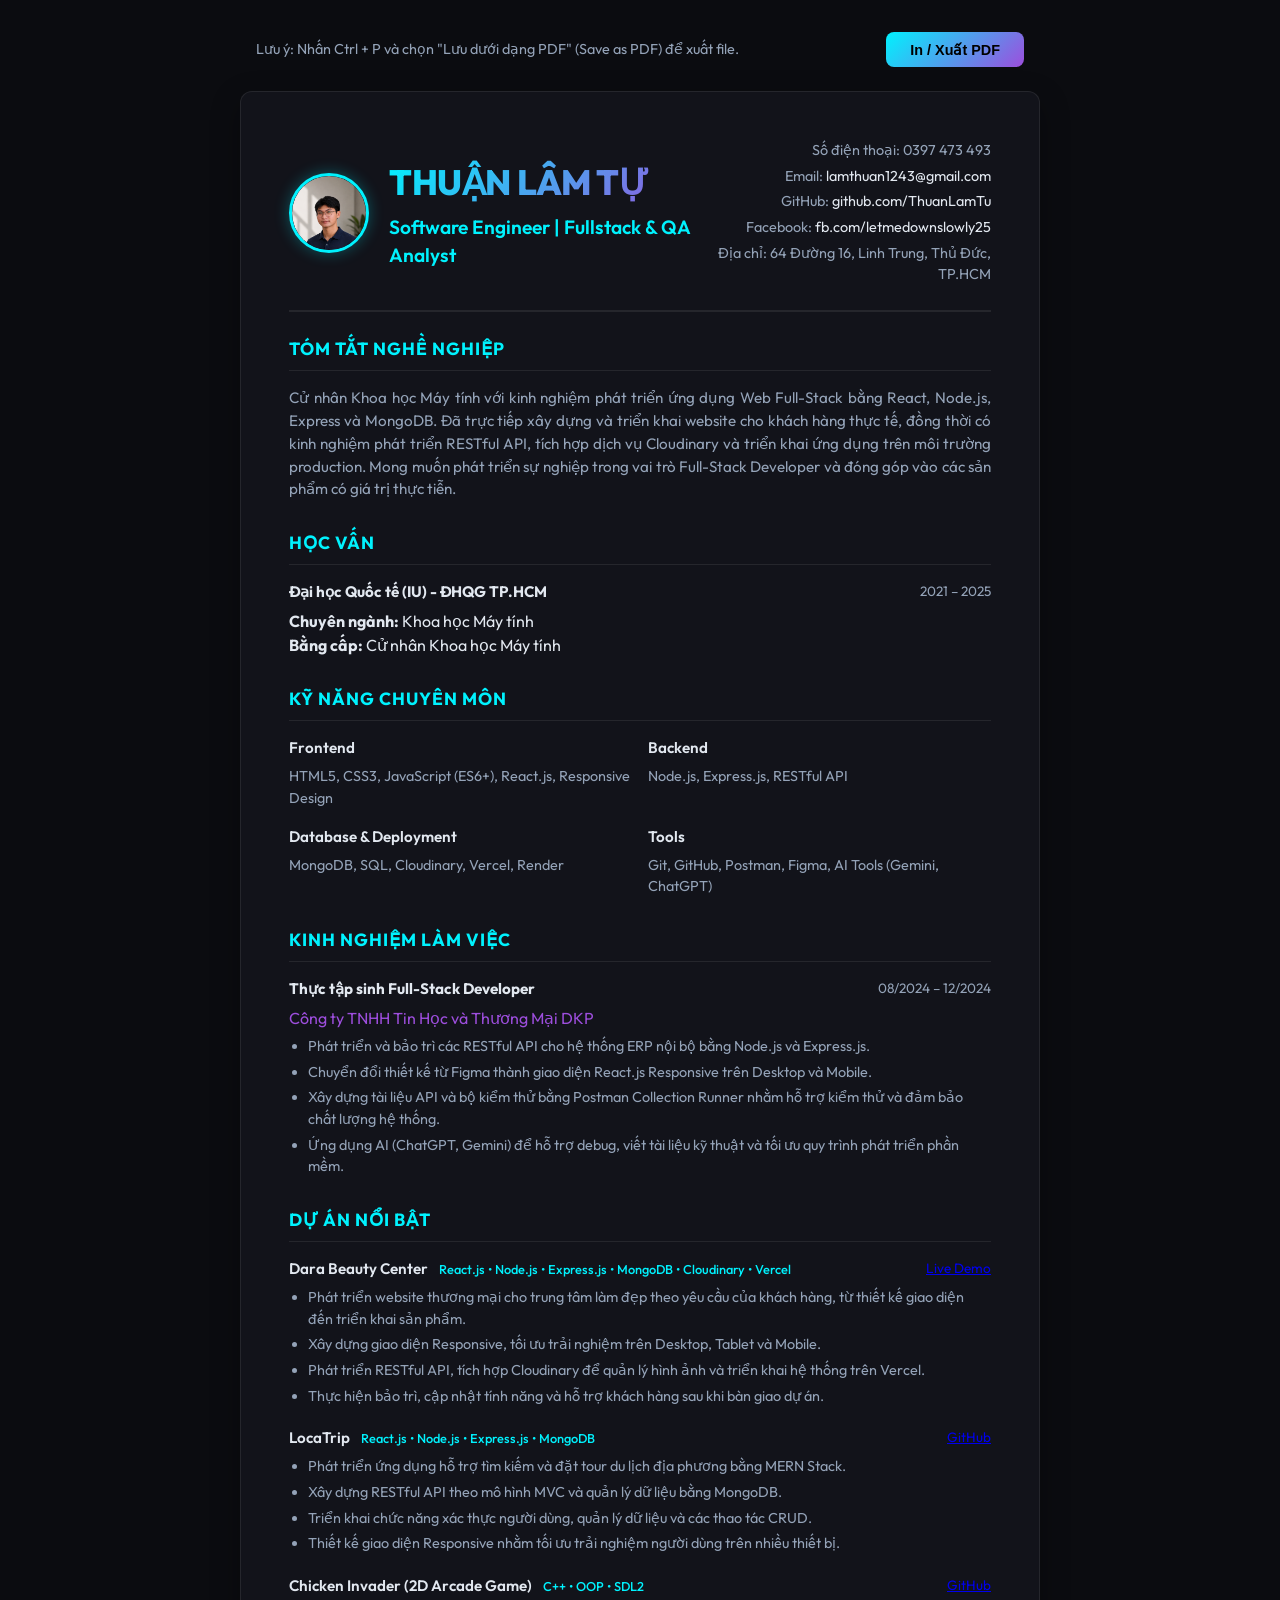
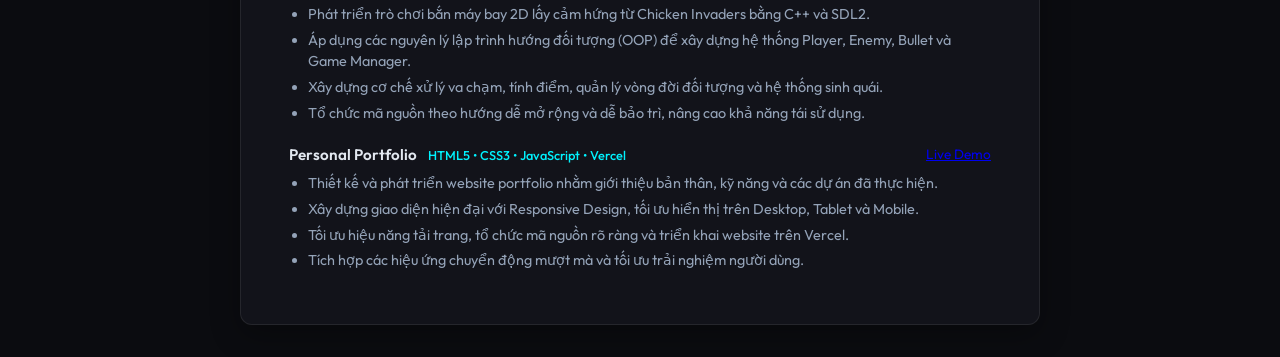
==== cv.html @ f688edd3 "update some information about me in cv" ====
<!doctype html>
<html lang="vi">
  <head>
    <meta charset="UTF-8" />
    <meta name="viewport" content="width=device-width, initial-scale=1.0" />
    <title>CV Thuận Lâm Tự - Fullstack Developer & QA Analyst</title>
    <!-- Google Fonts -->
    <link rel="preconnect" href="https://fonts.googleapis.com" />
    <link rel="preconnect" href="https://fonts.gstatic.com" crossorigin />
    <link
      href="https://fonts.googleapis.com/css2?family=Outfit:wght@300;400;500;600;700;800&display=swap"
      rel="stylesheet"
    />
    <style>
      /* ==========================================
           WEB DISPLAY STYLES (DARK MODE)
           ========================================== */
      :root {
        --bg-color: #0b0c10;
        --container-bg: #12131a;
        --border-color: rgba(255, 255, 255, 0.08);
        --text-color: #e2e8f0;
        --text-muted: #94a3b8;
        --accent-color: #00f2fe;
        --accent-purple: #9d4edd;
      }

      * {
        margin: 0;
        padding: 0;
        box-sizing: border-box;
      }

      body {
        background-color: var(--bg-color);
        color: var(--text-color);
        font-family: "Outfit", sans-serif;
        line-height: 1.5;
        padding: 2rem 0;
      }

      .print-btn-container {
        max-width: 800px;
        margin: 0 auto 1.5rem auto;
        display: flex;
        justify-content: space-between;
        align-items: center;
        padding: 0 1rem;
      }

      .print-instruction {
        color: var(--text-muted);
        font-size: 0.9rem;
      }

      .btn-print {
        background: linear-gradient(
          135deg,
          var(--accent-color) 0%,
          var(--accent-purple) 100%
        );
        color: #000;
        border: none;
        padding: 0.6rem 1.5rem;
        font-size: 0.9rem;
        font-weight: 600;
        border-radius: 8px;
        cursor: pointer;
        transition: all 0.3s ease;
      }
      .btn-print:hover {
        transform: translateY(-2px);
        box-shadow: 0 4px 15px rgba(0, 242, 254, 0.4);
      }

      /* CV Sheet Layout */
      .cv-sheet {
        background-color: var(--container-bg);
        border: 1px solid var(--border-color);
        border-radius: 12px;
        max-width: 800px;
        margin: 0 auto;
        padding: 3rem;
        box-shadow: 0 10px 30px rgba(0, 0, 0, 0.3);
      }

      /* CV Grid */
      .cv-header {
        border-bottom: 2px solid var(--border-color);
        padding-bottom: 1.5rem;
        margin-bottom: 1.5rem;
        display: flex;
        justify-content: space-between;
        align-items: center;
      }

      .header-left {
        display: flex;
        align-items: center;
        gap: 1.25rem;
      }

      .cv-avatar {
        width: 80px;
        height: 80px;
        border-radius: 50%;
        overflow: hidden;
        border: 3px solid var(--accent-color);
        flex-shrink: 0;
        box-shadow: 0 0 15px rgba(0, 242, 254, 0.3);
      }

      .header-title h1 {
        font-size: 2.2rem;
        font-weight: 800;
        letter-spacing: -0.5px;
        margin-bottom: 0.25rem;
        background: linear-gradient(
          135deg,
          var(--accent-color) 0%,
          var(--accent-purple) 100%
        );
        -webkit-background-clip: text;
        -webkit-text-fill-color: transparent;
      }

      .header-title h2 {
        font-size: 1.2rem;
        font-weight: 600;
        color: var(--accent-color);
      }

      .contact-info {
        text-align: right;
        font-size: 0.9rem;
        color: var(--text-muted);
        display: flex;
        flex-direction: column;
        gap: 4px;
      }
      .contact-info a {
        color: var(--text-color);
        text-decoration: none;
      }
      .contact-info a:hover {
        color: var(--accent-color);
      }

      .cv-section {
        margin-bottom: 1.8rem;
      }
      .cv-section:last-child {
        margin-bottom: 0;
      }

      .section-title {
        font-size: 1.1rem;
        font-weight: 700;
        color: var(--accent-color);
        text-transform: uppercase;
        letter-spacing: 1px;
        border-bottom: 1px solid var(--border-color);
        padding-bottom: 0.5rem;
        margin-bottom: 1rem;
      }

      .summary-text {
        font-size: 0.95rem;
        color: var(--text-muted);
        text-align: justify;
      }

      /* Skills Layout */
      .skills-grid {
        display: grid;
        grid-template-columns: repeat(2, 1fr);
        gap: 1rem;
      }
      .skill-group h4 {
        font-size: 0.95rem;
        font-weight: 600;
        color: var(--text-color);
        margin-bottom: 0.4rem;
      }
      .skill-group p {
        font-size: 0.9rem;
        color: var(--text-muted);
      }

      /* Experience & Education Layout */
      .timeline-entry {
        margin-bottom: 1.25rem;
      }
      .timeline-entry:last-child {
        margin-bottom: 0;
      }

      .entry-header {
        display: flex;
        justify-content: space-between;
        font-weight: 600;
        font-size: 0.95rem;
        margin-bottom: 0.3rem;
      }
      .entry-company {
        color: var(--accent-purple);
      }
      .entry-date {
        color: var(--text-muted);
        font-size: 0.85rem;
        font-weight: 400;
      }
      .entry-details {
        font-size: 0.9rem;
        color: var(--text-muted);
        margin-top: 0.4rem;
        padding-left: 1.2rem;
      }
      .entry-details li {
        margin-bottom: 0.25rem;
      }

      /* Project Entry */
      .project-entry {
        margin-bottom: 1.25rem;
      }
      .project-entry:last-child {
        margin-bottom: 0;
      }
      .project-name {
        font-weight: 700;
        font-size: 1rem;
      }
      .project-tech {
        font-size: 0.8rem;
        color: var(--accent-color);
        font-weight: 500;
        margin-left: 8px;
      }

      /* ==========================================
           PRINT STYLES (A4 BLACK & WHITE)
           ========================================== */
      @media print {
        body {
          background-color: #fff;
          color: #000;
          padding: 0;
          font-size: 11pt;
        }

        .print-btn-container {
          display: none;
        }

        .cv-sheet {
          border: none;
          box-shadow: none;
          padding: 0;
          max-width: 100%;
          background-color: #fff;
        }

        .header-title h1 {
          background: none;
          -webkit-background-clip: initial;
          -webkit-text-fill-color: initial;
          color: #000;
          font-size: 24pt;
        }

        .header-title h2 {
          color: #333;
          font-size: 13pt;
        }

        .contact-info {
          color: #444;
        }
        .contact-info a {
          color: #000;
        }

        .section-title {
          color: #000;
          border-bottom: 1.5pt solid #000;
          font-size: 12pt;
          margin-bottom: 8pt;
        }

        .summary-text {
          color: #222;
          font-size: 10pt;
        }

        .skill-group h4 {
          color: #000;
          font-size: 10.5pt;
        }
        .skill-group p {
          color: #333;
          font-size: 9.5pt;
        }

        .entry-company {
          color: #000;
          font-weight: 700;
        }
        .entry-date {
          color: #444;
        }
        .entry-details {
          color: #222;
          font-size: 9.5pt;
        }

        .project-tech {
          color: #444;
          font-weight: 600;
        }

        .cv-header {
          border-bottom: 1.5pt solid #000;
        }

        a {
          text-decoration: none;
          color: #000;
        }
      }
    </style>
  </head>
  <body>
    <!-- Instruction and Print Trigger Action -->
    <div class="print-btn-container">
      <span class="print-instruction"
        >Lưu ý: Nhấn Ctrl + P và chọn "Lưu dưới dạng PDF" (Save as PDF) để xuất
        file.</span
      >
      <button class="btn-print" onclick="window.print()">In / Xuất PDF</button>
    </div>

    <!-- CV Sheet Container -->
    <div class="cv-sheet">
      <!-- Header -->
      <header class="cv-header">
        <div class="header-left">
          <div class="cv-avatar">
            <img
              src="avatar.png"
              alt="Thuận Lâm Tự"
              style="
                width: 100%;
                height: 100%;
                object-fit: cover;
                object-position: center top;
                border-radius: 50%;
              "
            />
          </div>
          <div class="header-title">
            <h1>THUẬN LÂM TỰ</h1>
            <h2>Software Engineer | Fullstack &amp; QA Analyst</h2>
          </div>
        </div>
        <div class="contact-info">
          <span>Số điện thoại: 0397 473 493</span>
          <span
            >Email:
            <a href="mailto:lamthuan1243@gmail.com"
              >lamthuan1243@gmail.com</a
            ></span
          >
          <span
            >GitHub:
            <a href="https://github.com/ThuanLamTu" target="_blank"
              >github.com/ThuanLamTu</a
            ></span
          >
          <span
            >Facebook:
            <a href="http://facebook.com/letmedownslowly25/" target="_blank"
              >fb.com/letmedownslowly25</a
            ></span
          >
          <span>Địa chỉ: 64 Đường 16, Linh Trung, Thủ Đức, TP.HCM</span>
        </div>
      </header>

      <!-- Summary -->
      <section class="cv-section">
        <h3 class="section-title">Tóm tắt nghề nghiệp</h3>
        <p class="summary-text">
         Cử nhân Khoa học Máy tính với kinh nghiệm phát triển ứng dụng Web Full-Stack bằng React, Node.js, Express và MongoDB. Đã trực tiếp xây dựng và triển khai website cho khách hàng thực tế, đồng thời có kinh nghiệm phát triển RESTful API, tích hợp dịch vụ Cloudinary và triển khai ứng dụng trên môi trường production. Mong muốn phát triển sự nghiệp trong vai trò Full-Stack Developer và đóng góp vào các sản phẩm có giá trị thực tiễn.
        </p>
      </section>

      <!-- Education -->
      <section class="cv-section">
        <h3 class="section-title">Học vấn</h3>

        <div class="timeline-entry">
          <div class="entry-header">
            <span><strong>Đại học Quốc tế (IU) - ĐHQG TP.HCM</strong></span>
            <span class="entry-date">2021 – 2025</span>
          </div>

          <div><strong>Chuyên ngành:</strong> Khoa học Máy tính</div>

          <div><strong>Bằng cấp:</strong> Cử nhân Khoa học Máy tính</div>
        </div>
      </section>

      <!-- Skills -->
      <section class="cv-section">
        <h3 class="section-title">Kỹ năng chuyên môn</h3>

        <div class="skills-grid">
          <div class="skill-group">
            <h4>Frontend</h4>
            <p>HTML5, CSS3, JavaScript (ES6+), React.js, Responsive Design</p>
          </div>

          <div class="skill-group">
            <h4>Backend</h4>
            <p>Node.js, Express.js, RESTful API</p>
          </div>

          <div class="skill-group">
            <h4>Database & Deployment</h4>
            <p>MongoDB, SQL, Cloudinary, Vercel, Render</p>
          </div>

          <div class="skill-group">
            <h4>Tools</h4>
            <p>Git, GitHub, Postman, Figma, AI Tools (Gemini, ChatGPT)</p>
          </div>
        </div>
      </section>

      <!-- Experience -->
      <section class="cv-section">
        <h3 class="section-title">Kinh nghiệm làm việc</h3>

        <div class="timeline-entry">
          <div class="entry-header">
            <span><strong>Thực tập sinh Full-Stack Developer</strong></span>
            <span class="entry-date">08/2024 – 12/2024</span>
          </div>

          <div class="entry-company">
            Công ty TNHH Tin Học và Thương Mại DKP
          </div>

          <ul class="entry-details">
            <li>
              Phát triển và bảo trì các RESTful API cho hệ thống ERP nội bộ bằng
              Node.js và Express.js.
            </li>

            <li>
              Chuyển đổi thiết kế từ Figma thành giao diện React.js Responsive
              trên Desktop và Mobile.
            </li>

            <li>
              Xây dựng tài liệu API và bộ kiểm thử bằng Postman Collection
              Runner nhằm hỗ trợ kiểm thử và đảm bảo chất lượng hệ thống.
            </li>

            <li>
              Ứng dụng AI (ChatGPT, Gemini) để hỗ trợ debug, viết tài liệu kỹ
              thuật và tối ưu quy trình phát triển phần mềm.
            </li>
          </ul>
        </div>
      </section>
      
  <h3 class="section-title">Dự án nổi bật</h3>

  <!-- Dara Beauty -->
  <div class="project-entry">
    <div class="entry-header">
      <span>
        Dara Beauty Center
        <span class="project-tech">
          React.js • Node.js • Express.js • MongoDB • Cloudinary • Vercel
        </span>
      </span>

      <span class="entry-date">
        <a href="https://darabeautycenter.vercel.app/" target="_blank">
          Live Demo
        </a>
      </span>
    </div>

    <ul class="entry-details">
      <li>
        Phát triển website thương mại cho trung tâm làm đẹp theo yêu cầu của khách hàng, từ thiết kế giao diện đến triển khai sản phẩm.
      </li>

      <li>
        Xây dựng giao diện Responsive, tối ưu trải nghiệm trên Desktop, Tablet và Mobile.
      </li>

      <li>
        Phát triển RESTful API, tích hợp Cloudinary để quản lý hình ảnh và triển khai hệ thống trên Vercel.
      </li>

      <li>
        Thực hiện bảo trì, cập nhật tính năng và hỗ trợ khách hàng sau khi bàn giao dự án.
      </li>
    </ul>
  </div>

  <!-- LocaTrip -->
  <div class="project-entry">
    <div class="entry-header">
      <span>
        LocaTrip
        <span class="project-tech">
          React.js • Node.js • Express.js • MongoDB
        </span>
      </span>

      <span class="entry-date">
        <a href="https://github.com/ThuanLamTu/LocaTrip" target="_blank">
          GitHub
        </a>
      </span>
    </div>

    <ul class="entry-details">
      <li>
        Phát triển ứng dụng hỗ trợ tìm kiếm và đặt tour du lịch địa phương bằng MERN Stack.
      </li>

      <li>
        Xây dựng RESTful API theo mô hình MVC và quản lý dữ liệu bằng MongoDB.
      </li>

      <li>
        Triển khai chức năng xác thực người dùng, quản lý dữ liệu và các thao tác CRUD.
      </li>

      <li>
        Thiết kế giao diện Responsive nhằm tối ưu trải nghiệm người dùng trên nhiều thiết bị.
      </li>
    </ul>
  </div>

  <!-- Chicken Invader -->
  <div class="project-entry">
    <div class="entry-header">
      <span>
        Chicken Invader (2D Arcade Game)
        <span class="project-tech">
          C++ • OOP • SDL2
        </span>
      </span>

      <span class="entry-date">
        <a href="https://github.com/ThuanLamTu/ChickenInvader" target="_blank">
          GitHub
        </a>
      </span>
    </div>

    <ul class="entry-details">
      <li>
        Phát triển trò chơi bắn máy bay 2D lấy cảm hứng từ Chicken Invaders bằng C++ và SDL2.
      </li>

      <li>
        Áp dụng các nguyên lý lập trình hướng đối tượng (OOP) để xây dựng hệ thống Player, Enemy, Bullet và Game Manager.
      </li>

      <li>
        Xây dựng cơ chế xử lý va chạm, tính điểm, quản lý vòng đời đối tượng và hệ thống sinh quái.
      </li>

      <li>
        Tổ chức mã nguồn theo hướng dễ mở rộng và dễ bảo trì, nâng cao khả năng tái sử dụng.
      </li>
    </ul>
  </div>

  <!-- Portfolio -->
  <div class="project-entry">
    <div class="entry-header">
      <span>
        Personal Portfolio
        <span class="project-tech">
          HTML5 • CSS3 • JavaScript • Vercel
        </span>
      </span>

      <span class="entry-date">
        <a href="https://thuanlamtu-newportfolio.vercel.app/" target="_blank">
          Live Demo
        </a>
      </span>
    </div>

    <ul class="entry-details">
      <li>
        Thiết kế và phát triển website portfolio nhằm giới thiệu bản thân, kỹ năng và các dự án đã thực hiện.
      </li>

      <li>
        Xây dựng giao diện hiện đại với Responsive Design, tối ưu hiển thị trên Desktop, Tablet và Mobile.
      </li>

      <li>
        Tối ưu hiệu năng tải trang, tổ chức mã nguồn rõ ràng và triển khai website trên Vercel.
      </li>

      <li>
        Tích hợp các hiệu ứng chuyển động mượt mà và tối ưu trải nghiệm người dùng.
      </li>
    </ul>
  </div>

</section>
    </div>
  </body>
</html>
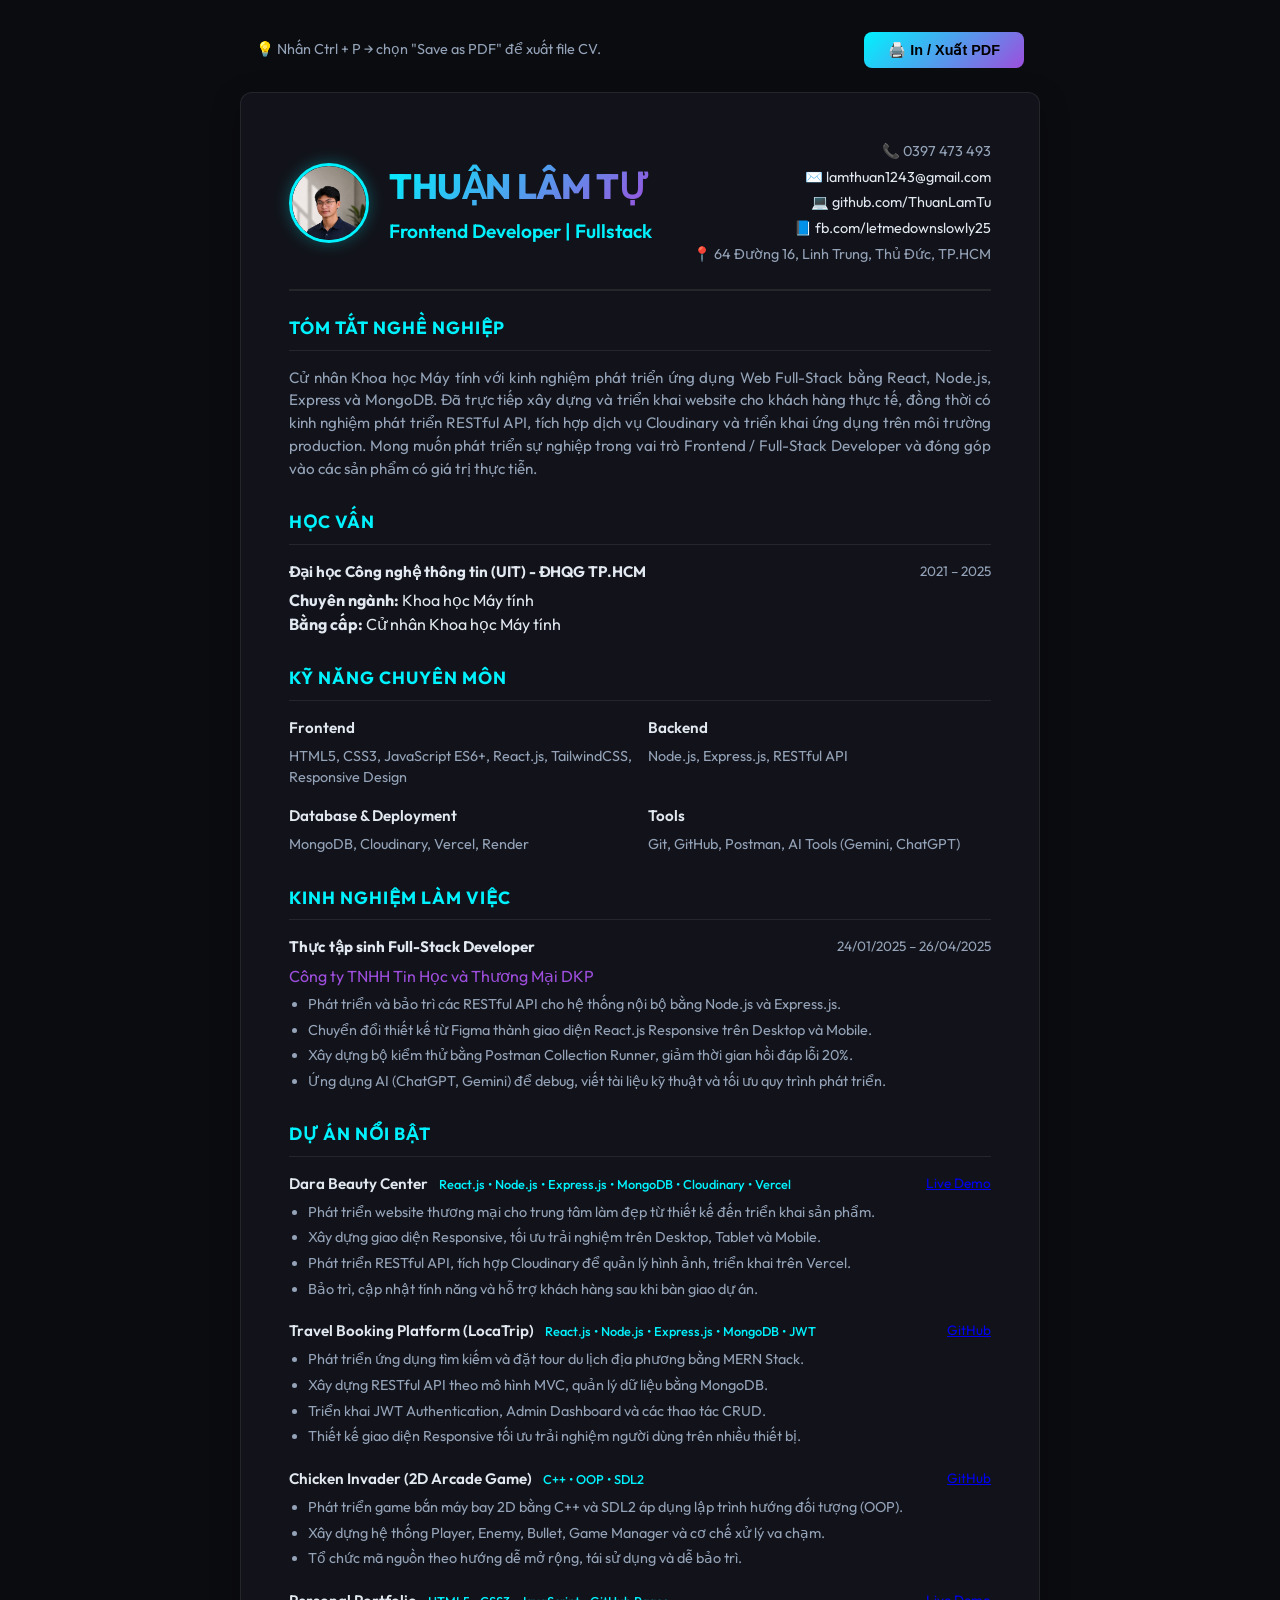
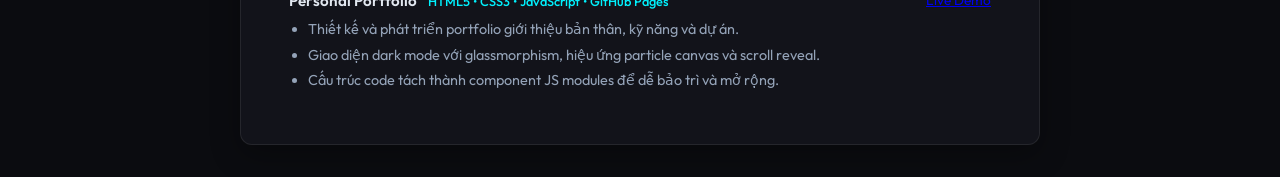
==== commit dbd7560f: "refactor: split into JS components + separate CSS files (css/style.css, css/cv.css, js/components/*." ====
--- a/cv.html
+++ b/cv.html
@@ -3,387 +3,41 @@
   <head>
     <meta charset="UTF-8" />
     <meta name="viewport" content="width=device-width, initial-scale=1.0" />
-    <title>CV Thuận Lâm Tự - Fullstack Developer & QA Analyst</title>
+    <title>CV Thuận Lâm Tự — Frontend Developer</title>
     <!-- Google Fonts -->
     <link rel="preconnect" href="https://fonts.googleapis.com" />
     <link rel="preconnect" href="https://fonts.gstatic.com" crossorigin />
-    <link
-      href="https://fonts.googleapis.com/css2?family=Outfit:wght@300;400;500;600;700;800&display=swap"
-      rel="stylesheet"
-    />
-    <style>
-      /* ==========================================
-           WEB DISPLAY STYLES (DARK MODE)
-           ========================================== */
-      :root {
-        --bg-color: #0b0c10;
-        --container-bg: #12131a;
-        --border-color: rgba(255, 255, 255, 0.08);
-        --text-color: #e2e8f0;
-        --text-muted: #94a3b8;
-        --accent-color: #00f2fe;
-        --accent-purple: #9d4edd;
-      }
-
-      * {
-        margin: 0;
-        padding: 0;
-        box-sizing: border-box;
-      }
-
-      body {
-        background-color: var(--bg-color);
-        color: var(--text-color);
-        font-family: "Outfit", sans-serif;
-        line-height: 1.5;
-        padding: 2rem 0;
-      }
-
-      .print-btn-container {
-        max-width: 800px;
-        margin: 0 auto 1.5rem auto;
-        display: flex;
-        justify-content: space-between;
-        align-items: center;
-        padding: 0 1rem;
-      }
-
-      .print-instruction {
-        color: var(--text-muted);
-        font-size: 0.9rem;
-      }
-
-      .btn-print {
-        background: linear-gradient(
-          135deg,
-          var(--accent-color) 0%,
-          var(--accent-purple) 100%
-        );
-        color: #000;
-        border: none;
-        padding: 0.6rem 1.5rem;
-        font-size: 0.9rem;
-        font-weight: 600;
-        border-radius: 8px;
-        cursor: pointer;
-        transition: all 0.3s ease;
-      }
-      .btn-print:hover {
-        transform: translateY(-2px);
-        box-shadow: 0 4px 15px rgba(0, 242, 254, 0.4);
-      }
-
-      /* CV Sheet Layout */
-      .cv-sheet {
-        background-color: var(--container-bg);
-        border: 1px solid var(--border-color);
-        border-radius: 12px;
-        max-width: 800px;
-        margin: 0 auto;
-        padding: 3rem;
-        box-shadow: 0 10px 30px rgba(0, 0, 0, 0.3);
-      }
-
-      /* CV Grid */
-      .cv-header {
-        border-bottom: 2px solid var(--border-color);
-        padding-bottom: 1.5rem;
-        margin-bottom: 1.5rem;
-        display: flex;
-        justify-content: space-between;
-        align-items: center;
-      }
-
-      .header-left {
-        display: flex;
-        align-items: center;
-        gap: 1.25rem;
-      }
-
-      .cv-avatar {
-        width: 80px;
-        height: 80px;
-        border-radius: 50%;
-        overflow: hidden;
-        border: 3px solid var(--accent-color);
-        flex-shrink: 0;
-        box-shadow: 0 0 15px rgba(0, 242, 254, 0.3);
-      }
-
-      .header-title h1 {
-        font-size: 2.2rem;
-        font-weight: 800;
-        letter-spacing: -0.5px;
-        margin-bottom: 0.25rem;
-        background: linear-gradient(
-          135deg,
-          var(--accent-color) 0%,
-          var(--accent-purple) 100%
-        );
-        -webkit-background-clip: text;
-        -webkit-text-fill-color: transparent;
-      }
-
-      .header-title h2 {
-        font-size: 1.2rem;
-        font-weight: 600;
-        color: var(--accent-color);
-      }
-
-      .contact-info {
-        text-align: right;
-        font-size: 0.9rem;
-        color: var(--text-muted);
-        display: flex;
-        flex-direction: column;
-        gap: 4px;
-      }
-      .contact-info a {
-        color: var(--text-color);
-        text-decoration: none;
-      }
-      .contact-info a:hover {
-        color: var(--accent-color);
-      }
-
-      .cv-section {
-        margin-bottom: 1.8rem;
-      }
-      .cv-section:last-child {
-        margin-bottom: 0;
-      }
-
-      .section-title {
-        font-size: 1.1rem;
-        font-weight: 700;
-        color: var(--accent-color);
-        text-transform: uppercase;
-        letter-spacing: 1px;
-        border-bottom: 1px solid var(--border-color);
-        padding-bottom: 0.5rem;
-        margin-bottom: 1rem;
-      }
-
-      .summary-text {
-        font-size: 0.95rem;
-        color: var(--text-muted);
-        text-align: justify;
-      }
-
-      /* Skills Layout */
-      .skills-grid {
-        display: grid;
-        grid-template-columns: repeat(2, 1fr);
-        gap: 1rem;
-      }
-      .skill-group h4 {
-        font-size: 0.95rem;
-        font-weight: 600;
-        color: var(--text-color);
-        margin-bottom: 0.4rem;
-      }
-      .skill-group p {
-        font-size: 0.9rem;
-        color: var(--text-muted);
-      }
-
-      /* Experience & Education Layout */
-      .timeline-entry {
-        margin-bottom: 1.25rem;
-      }
-      .timeline-entry:last-child {
-        margin-bottom: 0;
-      }
-
-      .entry-header {
-        display: flex;
-        justify-content: space-between;
-        font-weight: 600;
-        font-size: 0.95rem;
-        margin-bottom: 0.3rem;
-      }
-      .entry-company {
-        color: var(--accent-purple);
-      }
-      .entry-date {
-        color: var(--text-muted);
-        font-size: 0.85rem;
-        font-weight: 400;
-      }
-      .entry-details {
-        font-size: 0.9rem;
-        color: var(--text-muted);
-        margin-top: 0.4rem;
-        padding-left: 1.2rem;
-      }
-      .entry-details li {
-        margin-bottom: 0.25rem;
-      }
-
-      /* Project Entry */
-      .project-entry {
-        margin-bottom: 1.25rem;
-      }
-      .project-entry:last-child {
-        margin-bottom: 0;
-      }
-      .project-name {
-        font-weight: 700;
-        font-size: 1rem;
-      }
-      .project-tech {
-        font-size: 0.8rem;
-        color: var(--accent-color);
-        font-weight: 500;
-        margin-left: 8px;
-      }
-
-      /* ==========================================
-           PRINT STYLES (A4 BLACK & WHITE)
-           ========================================== */
-      @media print {
-        body {
-          background-color: #fff;
-          color: #000;
-          padding: 0;
-          font-size: 11pt;
-        }
-
-        .print-btn-container {
-          display: none;
-        }
-
-        .cv-sheet {
-          border: none;
-          box-shadow: none;
-          padding: 0;
-          max-width: 100%;
-          background-color: #fff;
-        }
-
-        .header-title h1 {
-          background: none;
-          -webkit-background-clip: initial;
-          -webkit-text-fill-color: initial;
-          color: #000;
-          font-size: 24pt;
-        }
-
-        .header-title h2 {
-          color: #333;
-          font-size: 13pt;
-        }
-
-        .contact-info {
-          color: #444;
-        }
-        .contact-info a {
-          color: #000;
-        }
-
-        .section-title {
-          color: #000;
-          border-bottom: 1.5pt solid #000;
-          font-size: 12pt;
-          margin-bottom: 8pt;
-        }
-
-        .summary-text {
-          color: #222;
-          font-size: 10pt;
-        }
-
-        .skill-group h4 {
-          color: #000;
-          font-size: 10.5pt;
-        }
-        .skill-group p {
-          color: #333;
-          font-size: 9.5pt;
-        }
-
-        .entry-company {
-          color: #000;
-          font-weight: 700;
-        }
-        .entry-date {
-          color: #444;
-        }
-        .entry-details {
-          color: #222;
-          font-size: 9.5pt;
-        }
-
-        .project-tech {
-          color: #444;
-          font-weight: 600;
-        }
-
-        .cv-header {
-          border-bottom: 1.5pt solid #000;
-        }
-
-        a {
-          text-decoration: none;
-          color: #000;
-        }
-      }
-    </style>
+    <link href="https://fonts.googleapis.com/css2?family=Outfit:wght@300;400;500;600;700;800&display=swap" rel="stylesheet" />
+    <!-- CV Styles -->
+    <link rel="stylesheet" href="css/cv.css" />
   </head>
   <body>
-    <!-- Instruction and Print Trigger Action -->
+    <!-- Print Button Bar -->
     <div class="print-btn-container">
-      <span class="print-instruction"
-        >Lưu ý: Nhấn Ctrl + P và chọn "Lưu dưới dạng PDF" (Save as PDF) để xuất
-        file.</span
-      >
-      <button class="btn-print" onclick="window.print()">In / Xuất PDF</button>
+      <span class="print-instruction">💡 Nhấn Ctrl + P → chọn "Save as PDF" để xuất file CV.</span>
+      <button class="btn-print" onclick="window.print()">🖨️ In / Xuất PDF</button>
     </div>
 
-    <!-- CV Sheet Container -->
+    <!-- CV Sheet -->
     <div class="cv-sheet">
+
       <!-- Header -->
       <header class="cv-header">
         <div class="header-left">
           <div class="cv-avatar">
-            <img
-              src="avatar.png"
-              alt="Thuận Lâm Tự"
-              style="
-                width: 100%;
-                height: 100%;
-                object-fit: cover;
-                object-position: center top;
-                border-radius: 50%;
-              "
-            />
+            <img src="avatar.png" alt="Thuận Lâm Tự" />
           </div>
           <div class="header-title">
             <h1>THUẬN LÂM TỰ</h1>
-            <h2>Software Engineer | Fullstack &amp; QA Analyst</h2>
+            <h2>Frontend Developer | Fullstack</h2>
           </div>
         </div>
         <div class="contact-info">
-          <span>Số điện thoại: 0397 473 493</span>
-          <span
-            >Email:
-            <a href="mailto:lamthuan1243@gmail.com"
-              >lamthuan1243@gmail.com</a
-            ></span
-          >
-          <span
-            >GitHub:
-            <a href="https://github.com/ThuanLamTu" target="_blank"
-              >github.com/ThuanLamTu</a
-            ></span
-          >
-          <span
-            >Facebook:
-            <a href="http://facebook.com/letmedownslowly25/" target="_blank"
-              >fb.com/letmedownslowly25</a
-            ></span
-          >
-          <span>Địa chỉ: 64 Đường 16, Linh Trung, Thủ Đức, TP.HCM</span>
+          <span>📞 0397 473 493</span>
+          <span>✉️ <a href="mailto:lamthuan1243@gmail.com">lamthuan1243@gmail.com</a></span>
+          <span>💻 <a href="https://github.com/ThuanLamTu" target="_blank">github.com/ThuanLamTu</a></span>
+          <span>📘 <a href="http://facebook.com/letmedownslowly25/" target="_blank">fb.com/letmedownslowly25</a></span>
+          <span>📍 64 Đường 16, Linh Trung, Thủ Đức, TP.HCM</span>
         </div>
       </header>
 
@@ -391,22 +45,23 @@
       <section class="cv-section">
         <h3 class="section-title">Tóm tắt nghề nghiệp</h3>
         <p class="summary-text">
-         Cử nhân Khoa học Máy tính với kinh nghiệm phát triển ứng dụng Web Full-Stack bằng React, Node.js, Express và MongoDB. Đã trực tiếp xây dựng và triển khai website cho khách hàng thực tế, đồng thời có kinh nghiệm phát triển RESTful API, tích hợp dịch vụ Cloudinary và triển khai ứng dụng trên môi trường production. Mong muốn phát triển sự nghiệp trong vai trò Full-Stack Developer và đóng góp vào các sản phẩm có giá trị thực tiễn.
+          Cử nhân Khoa học Máy tính với kinh nghiệm phát triển ứng dụng Web Full-Stack bằng React, Node.js,
+          Express và MongoDB. Đã trực tiếp xây dựng và triển khai website cho khách hàng thực tế, đồng thời
+          có kinh nghiệm phát triển RESTful API, tích hợp dịch vụ Cloudinary và triển khai ứng dụng trên
+          môi trường production. Mong muốn phát triển sự nghiệp trong vai trò Frontend / Full-Stack Developer
+          và đóng góp vào các sản phẩm có giá trị thực tiễn.
         </p>
       </section>
 
       <!-- Education -->
       <section class="cv-section">
         <h3 class="section-title">Học vấn</h3>
-
         <div class="timeline-entry">
           <div class="entry-header">
-            <span><strong>Đại học Quốc tế (IU) - ĐHQG TP.HCM</strong></span>
+            <span><strong>Đại học Công nghệ thông tin (UIT) - ĐHQG TP.HCM</strong></span>
             <span class="entry-date">2021 – 2025</span>
           </div>
-
           <div><strong>Chuyên ngành:</strong> Khoa học Máy tính</div>
-
           <div><strong>Bằng cấp:</strong> Cử nhân Khoa học Máy tính</div>
         </div>
       </section>
@@ -414,26 +69,22 @@
       <!-- Skills -->
       <section class="cv-section">
         <h3 class="section-title">Kỹ năng chuyên môn</h3>
-
         <div class="skills-grid">
           <div class="skill-group">
             <h4>Frontend</h4>
-            <p>HTML5, CSS3, JavaScript (ES6+), React.js, Responsive Design</p>
+            <p>HTML5, CSS3, JavaScript ES6+, React.js, TailwindCSS, Responsive Design</p>
           </div>
-
           <div class="skill-group">
             <h4>Backend</h4>
             <p>Node.js, Express.js, RESTful API</p>
           </div>
-
           <div class="skill-group">
-            <h4>Database & Deployment</h4>
-            <p>MongoDB, SQL, Cloudinary, Vercel, Render</p>
+            <h4>Database &amp; Deployment</h4>
+            <p>MongoDB, Cloudinary, Vercel, Render</p>
           </div>
-
           <div class="skill-group">
             <h4>Tools</h4>
-            <p>Git, GitHub, Postman, Figma, AI Tools (Gemini, ChatGPT)</p>
+            <p>Git, GitHub, Postman, AI Tools (Gemini, ChatGPT)</p>
           </div>
         </div>
       </section>
@@ -441,188 +92,100 @@
       <!-- Experience -->
       <section class="cv-section">
         <h3 class="section-title">Kinh nghiệm làm việc</h3>
-
         <div class="timeline-entry">
           <div class="entry-header">
             <span><strong>Thực tập sinh Full-Stack Developer</strong></span>
-            <span class="entry-date">08/2024 – 12/2024</span>
+            <span class="entry-date">24/01/2025 – 26/04/2025</span>
           </div>
-
-          <div class="entry-company">
-            Công ty TNHH Tin Học và Thương Mại DKP
-          </div>
-
+          <div class="entry-company">Công ty TNHH Tin Học và Thương Mại DKP</div>
           <ul class="entry-details">
-            <li>
-              Phát triển và bảo trì các RESTful API cho hệ thống ERP nội bộ bằng
-              Node.js và Express.js.
-            </li>
-
-            <li>
-              Chuyển đổi thiết kế từ Figma thành giao diện React.js Responsive
-              trên Desktop và Mobile.
-            </li>
-
-            <li>
-              Xây dựng tài liệu API và bộ kiểm thử bằng Postman Collection
-              Runner nhằm hỗ trợ kiểm thử và đảm bảo chất lượng hệ thống.
-            </li>
-
-            <li>
-              Ứng dụng AI (ChatGPT, Gemini) để hỗ trợ debug, viết tài liệu kỹ
-              thuật và tối ưu quy trình phát triển phần mềm.
-            </li>
+            <li>Phát triển và bảo trì các RESTful API cho hệ thống nội bộ bằng Node.js và Express.js.</li>
+            <li>Chuyển đổi thiết kế từ Figma thành giao diện React.js Responsive trên Desktop và Mobile.</li>
+            <li>Xây dựng bộ kiểm thử bằng Postman Collection Runner, giảm thời gian hồi đáp lỗi 20%.</li>
+            <li>Ứng dụng AI (ChatGPT, Gemini) để debug, viết tài liệu kỹ thuật và tối ưu quy trình phát triển.</li>
           </ul>
         </div>
       </section>
-      
-  <h3 class="section-title">Dự án nổi bật</h3>
 
-  <!-- Dara Beauty -->
-  <div class="project-entry">
-    <div class="entry-header">
-      <span>
-        Dara Beauty Center
-        <span class="project-tech">
-          React.js • Node.js • Express.js • MongoDB • Cloudinary • Vercel
-        </span>
-      </span>
+      <!-- Projects -->
+      <section class="cv-section">
+        <h3 class="section-title">Dự án nổi bật</h3>
 
-      <span class="entry-date">
-        <a href="https://darabeautycenter.vercel.app/" target="_blank">
-          Live Demo
-        </a>
-      </span>
-    </div>
+        <!-- Dara Beauty -->
+        <div class="project-entry">
+          <div class="entry-header">
+            <span>
+              Dara Beauty Center
+              <span class="project-tech">React.js • Node.js • Express.js • MongoDB • Cloudinary • Vercel</span>
+            </span>
+            <span class="entry-date">
+              <a href="https://darabeautycenter.vercel.app/" target="_blank">Live Demo</a>
+            </span>
+          </div>
+          <ul class="entry-details">
+            <li>Phát triển website thương mại cho trung tâm làm đẹp từ thiết kế đến triển khai sản phẩm.</li>
+            <li>Xây dựng giao diện Responsive, tối ưu trải nghiệm trên Desktop, Tablet và Mobile.</li>
+            <li>Phát triển RESTful API, tích hợp Cloudinary để quản lý hình ảnh, triển khai trên Vercel.</li>
+            <li>Bảo trì, cập nhật tính năng và hỗ trợ khách hàng sau khi bàn giao dự án.</li>
+          </ul>
+        </div>
 
-    <ul class="entry-details">
-      <li>
-        Phát triển website thương mại cho trung tâm làm đẹp theo yêu cầu của khách hàng, từ thiết kế giao diện đến triển khai sản phẩm.
-      </li>
+        <!-- Travel Booking / LocaTrip -->
+        <div class="project-entry">
+          <div class="entry-header">
+            <span>
+              Travel Booking Platform (LocaTrip)
+              <span class="project-tech">React.js • Node.js • Express.js • MongoDB • JWT</span>
+            </span>
+            <span class="entry-date">
+              <a href="https://github.com/ThuanLamTu/LocaTrip" target="_blank">GitHub</a>
+            </span>
+          </div>
+          <ul class="entry-details">
+            <li>Phát triển ứng dụng tìm kiếm và đặt tour du lịch địa phương bằng MERN Stack.</li>
+            <li>Xây dựng RESTful API theo mô hình MVC, quản lý dữ liệu bằng MongoDB.</li>
+            <li>Triển khai JWT Authentication, Admin Dashboard và các thao tác CRUD.</li>
+            <li>Thiết kế giao diện Responsive tối ưu trải nghiệm người dùng trên nhiều thiết bị.</li>
+          </ul>
+        </div>
 
-      <li>
-        Xây dựng giao diện Responsive, tối ưu trải nghiệm trên Desktop, Tablet và Mobile.
-      </li>
+        <!-- Chicken Invader -->
+        <div class="project-entry">
+          <div class="entry-header">
+            <span>
+              Chicken Invader (2D Arcade Game)
+              <span class="project-tech">C++ • OOP • SDL2</span>
+            </span>
+            <span class="entry-date">
+              <a href="https://github.com/ThuanLamTu/ChickenInvader" target="_blank">GitHub</a>
+            </span>
+          </div>
+          <ul class="entry-details">
+            <li>Phát triển game bắn máy bay 2D bằng C++ và SDL2 áp dụng lập trình hướng đối tượng (OOP).</li>
+            <li>Xây dựng hệ thống Player, Enemy, Bullet, Game Manager và cơ chế xử lý va chạm.</li>
+            <li>Tổ chức mã nguồn theo hướng dễ mở rộng, tái sử dụng và dễ bảo trì.</li>
+          </ul>
+        </div>
 
-      <li>
-        Phát triển RESTful API, tích hợp Cloudinary để quản lý hình ảnh và triển khai hệ thống trên Vercel.
-      </li>
+        <!-- Personal Portfolio -->
+        <div class="project-entry">
+          <div class="entry-header">
+            <span>
+              Personal Portfolio
+              <span class="project-tech">HTML5 • CSS3 • JavaScript • GitHub Pages</span>
+            </span>
+            <span class="entry-date">
+              <a href="https://thuanlamtu.github.io/thuanlamtu_newportfolio/" target="_blank">Live Demo</a>
+            </span>
+          </div>
+          <ul class="entry-details">
+            <li>Thiết kế và phát triển portfolio giới thiệu bản thân, kỹ năng và dự án.</li>
+            <li>Giao diện dark mode với glassmorphism, hiệu ứng particle canvas và scroll reveal.</li>
+            <li>Cấu trúc code tách thành component JS modules để dễ bảo trì và mở rộng.</li>
+          </ul>
+        </div>
 
-      <li>
-        Thực hiện bảo trì, cập nhật tính năng và hỗ trợ khách hàng sau khi bàn giao dự án.
-      </li>
-    </ul>
-  </div>
-
-  <!-- LocaTrip -->
-  <div class="project-entry">
-    <div class="entry-header">
-      <span>
-        LocaTrip
-        <span class="project-tech">
-          React.js • Node.js • Express.js • MongoDB
-        </span>
-      </span>
-
-      <span class="entry-date">
-        <a href="https://github.com/ThuanLamTu/LocaTrip" target="_blank">
-          GitHub
-        </a>
-      </span>
-    </div>
-
-    <ul class="entry-details">
-      <li>
-        Phát triển ứng dụng hỗ trợ tìm kiếm và đặt tour du lịch địa phương bằng MERN Stack.
-      </li>
-
-      <li>
-        Xây dựng RESTful API theo mô hình MVC và quản lý dữ liệu bằng MongoDB.
-      </li>
-
-      <li>
-        Triển khai chức năng xác thực người dùng, quản lý dữ liệu và các thao tác CRUD.
-      </li>
-
-      <li>
-        Thiết kế giao diện Responsive nhằm tối ưu trải nghiệm người dùng trên nhiều thiết bị.
-      </li>
-    </ul>
-  </div>
-
-  <!-- Chicken Invader -->
-  <div class="project-entry">
-    <div class="entry-header">
-      <span>
-        Chicken Invader (2D Arcade Game)
-        <span class="project-tech">
-          C++ • OOP • SDL2
-        </span>
-      </span>
-
-      <span class="entry-date">
-        <a href="https://github.com/ThuanLamTu/ChickenInvader" target="_blank">
-          GitHub
-        </a>
-      </span>
-    </div>
-
-    <ul class="entry-details">
-      <li>
-        Phát triển trò chơi bắn máy bay 2D lấy cảm hứng từ Chicken Invaders bằng C++ và SDL2.
-      </li>
-
-      <li>
-        Áp dụng các nguyên lý lập trình hướng đối tượng (OOP) để xây dựng hệ thống Player, Enemy, Bullet và Game Manager.
-      </li>
-
-      <li>
-        Xây dựng cơ chế xử lý va chạm, tính điểm, quản lý vòng đời đối tượng và hệ thống sinh quái.
-      </li>
-
-      <li>
-        Tổ chức mã nguồn theo hướng dễ mở rộng và dễ bảo trì, nâng cao khả năng tái sử dụng.
-      </li>
-    </ul>
-  </div>
-
-  <!-- Portfolio -->
-  <div class="project-entry">
-    <div class="entry-header">
-      <span>
-        Personal Portfolio
-        <span class="project-tech">
-          HTML5 • CSS3 • JavaScript • Vercel
-        </span>
-      </span>
-
-      <span class="entry-date">
-        <a href="https://thuanlamtu-newportfolio.vercel.app/" target="_blank">
-          Live Demo
-        </a>
-      </span>
-    </div>
-
-    <ul class="entry-details">
-      <li>
-        Thiết kế và phát triển website portfolio nhằm giới thiệu bản thân, kỹ năng và các dự án đã thực hiện.
-      </li>
-
-      <li>
-        Xây dựng giao diện hiện đại với Responsive Design, tối ưu hiển thị trên Desktop, Tablet và Mobile.
-      </li>
-
-      <li>
-        Tối ưu hiệu năng tải trang, tổ chức mã nguồn rõ ràng và triển khai website trên Vercel.
-      </li>
-
-      <li>
-        Tích hợp các hiệu ứng chuyển động mượt mà và tối ưu trải nghiệm người dùng.
-      </li>
-    </ul>
-  </div>
-
-</section>
-    </div>
+      </section>
+    </div><!-- /.cv-sheet -->
   </body>
 </html>
--- a/css/cv.css
+++ b/css/cv.css
@@ -0,0 +1,142 @@
+/* ==========================================
+   CV PAGE — WEB DISPLAY STYLES (DARK MODE)
+   ========================================== */
+:root {
+  --bg-color: #0b0c10;
+  --container-bg: #12131a;
+  --border-color: rgba(255, 255, 255, 0.08);
+  --text-color: #e2e8f0;
+  --text-muted: #94a3b8;
+  --accent-color: #00f2fe;
+  --accent-purple: #9d4edd;
+}
+
+* { margin: 0; padding: 0; box-sizing: border-box; }
+
+body {
+  background-color: var(--bg-color);
+  color: var(--text-color);
+  font-family: "Outfit", sans-serif;
+  line-height: 1.5;
+  padding: 2rem 0;
+}
+
+/* ---- Print Button Bar ---- */
+.print-btn-container {
+  max-width: 800px;
+  margin: 0 auto 1.5rem auto;
+  display: flex;
+  justify-content: space-between;
+  align-items: center;
+  padding: 0 1rem;
+}
+.print-instruction { color: var(--text-muted); font-size: 0.9rem; }
+.btn-print {
+  background: linear-gradient(135deg, var(--accent-color) 0%, var(--accent-purple) 100%);
+  color: #000;
+  border: none;
+  padding: 0.6rem 1.5rem;
+  font-size: 0.9rem;
+  font-weight: 600;
+  border-radius: 8px;
+  cursor: pointer;
+  transition: all 0.3s ease;
+}
+.btn-print:hover { transform: translateY(-2px); box-shadow: 0 4px 15px rgba(0, 242, 254, 0.4); }
+
+/* ---- CV Sheet ---- */
+.cv-sheet {
+  background-color: var(--container-bg);
+  border: 1px solid var(--border-color);
+  border-radius: 12px;
+  max-width: 800px;
+  margin: 0 auto;
+  padding: 3rem;
+  box-shadow: 0 10px 30px rgba(0, 0, 0, 0.3);
+}
+
+/* ---- Header ---- */
+.cv-header {
+  border-bottom: 2px solid var(--border-color);
+  padding-bottom: 1.5rem;
+  margin-bottom: 1.5rem;
+  display: flex;
+  justify-content: space-between;
+  align-items: center;
+}
+.header-left { display: flex; align-items: center; gap: 1.25rem; }
+.cv-avatar {
+  width: 80px; height: 80px;
+  border-radius: 50%;
+  overflow: hidden;
+  border: 3px solid var(--accent-color);
+  flex-shrink: 0;
+  box-shadow: 0 0 15px rgba(0, 242, 254, 0.3);
+}
+.cv-avatar img { width: 100%; height: 100%; object-fit: cover; object-position: center top; border-radius: 50%; }
+
+.header-title h1 {
+  font-size: 2.2rem; font-weight: 800; letter-spacing: -0.5px; margin-bottom: 0.25rem;
+  background: linear-gradient(135deg, var(--accent-color) 0%, var(--accent-purple) 100%);
+  -webkit-background-clip: text; -webkit-text-fill-color: transparent;
+}
+.header-title h2 { font-size: 1.2rem; font-weight: 600; color: var(--accent-color); }
+
+.contact-info { text-align: right; font-size: 0.9rem; color: var(--text-muted); display: flex; flex-direction: column; gap: 4px; }
+.contact-info a { color: var(--text-color); text-decoration: none; }
+.contact-info a:hover { color: var(--accent-color); }
+
+/* ---- Sections ---- */
+.cv-section { margin-bottom: 1.8rem; }
+.cv-section:last-child { margin-bottom: 0; }
+
+.section-title {
+  font-size: 1.1rem; font-weight: 700; color: var(--accent-color);
+  text-transform: uppercase; letter-spacing: 1px;
+  border-bottom: 1px solid var(--border-color);
+  padding-bottom: 0.5rem; margin-bottom: 1rem;
+}
+.summary-text { font-size: 0.95rem; color: var(--text-muted); text-align: justify; }
+
+/* ---- Skills Grid ---- */
+.skills-grid { display: grid; grid-template-columns: repeat(2, 1fr); gap: 1rem; }
+.skill-group h4 { font-size: 0.95rem; font-weight: 600; color: var(--text-color); margin-bottom: 0.4rem; }
+.skill-group p { font-size: 0.9rem; color: var(--text-muted); }
+
+/* ---- Timeline Entries ---- */
+.timeline-entry { margin-bottom: 1.25rem; }
+.timeline-entry:last-child { margin-bottom: 0; }
+.entry-header { display: flex; justify-content: space-between; font-weight: 600; font-size: 0.95rem; margin-bottom: 0.3rem; }
+.entry-company { color: var(--accent-purple); }
+.entry-date { color: var(--text-muted); font-size: 0.85rem; font-weight: 400; }
+.entry-details { font-size: 0.9rem; color: var(--text-muted); margin-top: 0.4rem; padding-left: 1.2rem; }
+.entry-details li { margin-bottom: 0.25rem; }
+
+/* ---- Project Entries ---- */
+.project-entry { margin-bottom: 1.25rem; }
+.project-entry:last-child { margin-bottom: 0; }
+.project-name { font-weight: 700; font-size: 1rem; }
+.project-tech { font-size: 0.8rem; color: var(--accent-color); font-weight: 500; margin-left: 8px; }
+
+/* ==========================================
+   PRINT STYLES (A4 BLACK & WHITE)
+   ========================================== */
+@media print {
+  body { background-color: #fff; color: #000; padding: 0; font-size: 11pt; }
+  .print-btn-container { display: none; }
+  .cv-sheet { border: none; box-shadow: none; padding: 0; max-width: 100%; background-color: #fff; }
+  .header-title h1 { background: none; -webkit-background-clip: initial; -webkit-text-fill-color: initial; color: #000; font-size: 24pt; }
+  .header-title h2 { color: #333; font-size: 13pt; }
+  .contact-info { color: #444; }
+  .contact-info a { color: #000; }
+  .section-title { color: #000; border-bottom: 1.5pt solid #000; font-size: 12pt; margin-bottom: 8pt; }
+  .summary-text { color: #222; font-size: 10pt; }
+  .skill-group h4 { color: #000; font-size: 10.5pt; }
+  .skill-group p { color: #333; font-size: 9.5pt; }
+  .entry-company { color: #000; font-weight: 700; }
+  .entry-date { color: #444; }
+  .entry-details { color: #222; font-size: 9.5pt; }
+  .project-tech { color: #444; font-weight: 600; }
+  .cv-header { border-bottom: 1.5pt solid #000; }
+  a { text-decoration: none; color: #000; }
+}
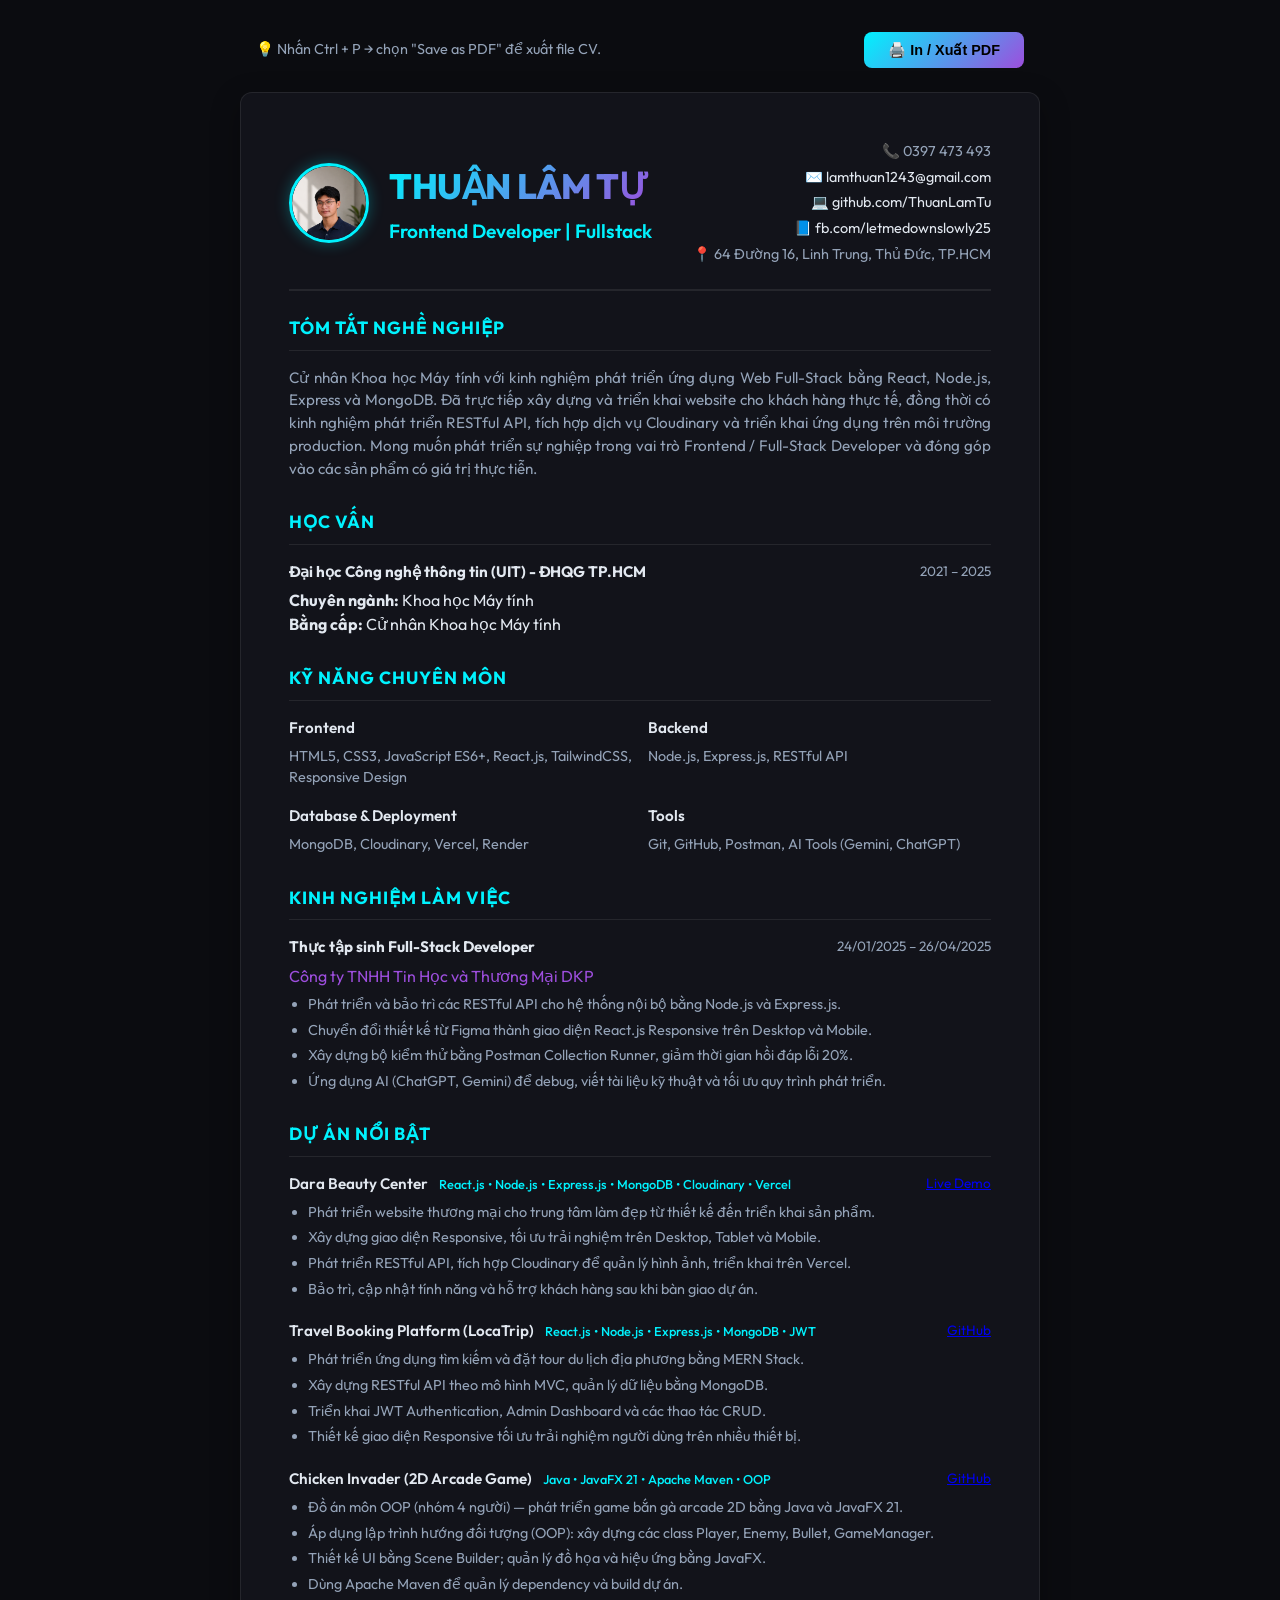
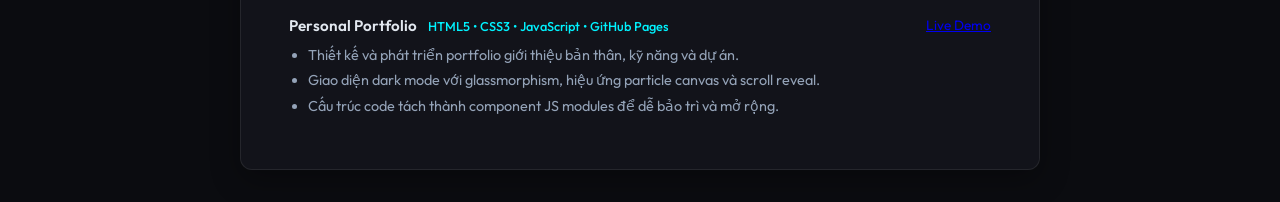
==== commit 46ed9483: "fix: update ChickenInvader tech stack to Java + JavaFX 21 + Maven (not C++/SDL2)" ====
--- a/cv.html
+++ b/cv.html
@@ -3,24 +3,39 @@
   <head>
     <meta charset="UTF-8" />
     <meta name="viewport" content="width=device-width, initial-scale=1.0" />
-    <title>CV Thuận Lâm Tự — Frontend Developer</title>
+    <title>CV Thuận Lâm Tự — Full-Stack Developer</title>
     <!-- Google Fonts -->
     <link rel="preconnect" href="https://fonts.googleapis.com" />
     <link rel="preconnect" href="https://fonts.gstatic.com" crossorigin />
-    <link href="https://fonts.googleapis.com/css2?family=Outfit:wght@300;400;500;600;700;800&display=swap" rel="stylesheet" />
+    <link
+      href="https://fonts.googleapis.com/css2?family=Outfit:wght@300;400;500;600;700;800&display=swap"
+      rel="stylesheet"
+    />
     <!-- CV Styles -->
     <link rel="stylesheet" href="css/cv.css" />
+    <!-- Auto-print when opened with ?print=true -->
+    <script>
+      if (new URLSearchParams(window.location.search).get('print') === 'true') {
+        window.addEventListener('load', () => {
+          // Small delay to ensure fonts/images load
+          setTimeout(() => window.print(), 600);
+        });
+      }
+    </script>
   </head>
   <body>
     <!-- Print Button Bar -->
     <div class="print-btn-container">
-      <span class="print-instruction">💡 Nhấn Ctrl + P → chọn "Save as PDF" để xuất file CV.</span>
-      <button class="btn-print" onclick="window.print()">🖨️ In / Xuất PDF</button>
+      <span class="print-instruction"
+        >💡 Nhấn Ctrl + P → chọn "Save as PDF" để xuất file CV.</span
+      >
+      <button class="btn-print" onclick="window.print()">
+        🖨️ In / Xuất PDF
+      </button>
     </div>
 
     <!-- CV Sheet -->
     <div class="cv-sheet">
-
       <!-- Header -->
       <header class="cv-header">
         <div class="header-left">
@@ -34,9 +49,24 @@
         </div>
         <div class="contact-info">
           <span>📞 0397 473 493</span>
-          <span>✉️ <a href="mailto:lamthuan1243@gmail.com">lamthuan1243@gmail.com</a></span>
-          <span>💻 <a href="https://github.com/ThuanLamTu" target="_blank">github.com/ThuanLamTu</a></span>
-          <span>📘 <a href="http://facebook.com/letmedownslowly25/" target="_blank">fb.com/letmedownslowly25</a></span>
+          <span
+            >✉️
+            <a href="mailto:lamthuan1243@gmail.com"
+              >lamthuan1243@gmail.com</a
+            ></span
+          >
+          <span
+            >💻
+            <a href="https://github.com/ThuanLamTu" target="_blank"
+              >github.com/ThuanLamTu</a
+            ></span
+          >
+          <span
+            >📘
+            <a href="http://facebook.com/letmedownslowly25/" target="_blank"
+              >fb.com/letmedownslowly25</a
+            ></span
+          >
           <span>📍 64 Đường 16, Linh Trung, Thủ Đức, TP.HCM</span>
         </div>
       </header>
@@ -45,11 +75,13 @@
       <section class="cv-section">
         <h3 class="section-title">Tóm tắt nghề nghiệp</h3>
         <p class="summary-text">
-          Cử nhân Khoa học Máy tính với kinh nghiệm phát triển ứng dụng Web Full-Stack bằng React, Node.js,
-          Express và MongoDB. Đã trực tiếp xây dựng và triển khai website cho khách hàng thực tế, đồng thời
-          có kinh nghiệm phát triển RESTful API, tích hợp dịch vụ Cloudinary và triển khai ứng dụng trên
-          môi trường production. Mong muốn phát triển sự nghiệp trong vai trò Frontend / Full-Stack Developer
-          và đóng góp vào các sản phẩm có giá trị thực tiễn.
+          Cử nhân Khoa học Máy tính với kinh nghiệm phát triển ứng dụng Web
+          Full-Stack bằng React, Node.js, Express và MongoDB. Đã trực tiếp xây
+          dựng và triển khai website cho khách hàng thực tế, đồng thời có kinh
+          nghiệm phát triển RESTful API, tích hợp dịch vụ Cloudinary và triển
+          khai ứng dụng trên môi trường production. Mong muốn phát triển sự
+          nghiệp trong vai trò Frontend / Full-Stack Developer và đóng góp vào
+          các sản phẩm có giá trị thực tiễn.
         </p>
       </section>
 
@@ -58,7 +90,11 @@
         <h3 class="section-title">Học vấn</h3>
         <div class="timeline-entry">
           <div class="entry-header">
-            <span><strong>Đại học Công nghệ thông tin (UIT) - ĐHQG TP.HCM</strong></span>
+            <span
+              ><strong
+                >Đại học Công nghệ thông tin (UIT) - ĐHQG TP.HCM</strong
+              ></span
+            >
             <span class="entry-date">2021 – 2025</span>
           </div>
           <div><strong>Chuyên ngành:</strong> Khoa học Máy tính</div>
@@ -72,7 +108,10 @@
         <div class="skills-grid">
           <div class="skill-group">
             <h4>Frontend</h4>
-            <p>HTML5, CSS3, JavaScript ES6+, React.js, TailwindCSS, Responsive Design</p>
+            <p>
+              HTML5, CSS3, JavaScript ES6+, React.js, TailwindCSS, Responsive
+              Design
+            </p>
           </div>
           <div class="skill-group">
             <h4>Backend</h4>
@@ -97,12 +136,26 @@
             <span><strong>Thực tập sinh Full-Stack Developer</strong></span>
             <span class="entry-date">24/01/2025 – 26/04/2025</span>
           </div>
-          <div class="entry-company">Công ty TNHH Tin Học và Thương Mại DKP</div>
-          <ul class="entry-details">
-            <li>Phát triển và bảo trì các RESTful API cho hệ thống nội bộ bằng Node.js và Express.js.</li>
-            <li>Chuyển đổi thiết kế từ Figma thành giao diện React.js Responsive trên Desktop và Mobile.</li>
-            <li>Xây dựng bộ kiểm thử bằng Postman Collection Runner, giảm thời gian hồi đáp lỗi 20%.</li>
-            <li>Ứng dụng AI (ChatGPT, Gemini) để debug, viết tài liệu kỹ thuật và tối ưu quy trình phát triển.</li>
+          <div class="entry-company">
+            Công ty TNHH Tin Học và Thương Mại DKP
+          </div>
+          <ul class="entry-details">
+            <li>
+              Phát triển và bảo trì các RESTful API cho hệ thống nội bộ bằng
+              Node.js và Express.js.
+            </li>
+            <li>
+              Chuyển đổi thiết kế từ Figma thành giao diện React.js Responsive
+              trên Desktop và Mobile.
+            </li>
+            <li>
+              Xây dựng bộ kiểm thử bằng Postman Collection Runner, giảm thời
+              gian hồi đáp lỗi 20%.
+            </li>
+            <li>
+              Ứng dụng AI (ChatGPT, Gemini) để debug, viết tài liệu kỹ thuật và
+              tối ưu quy trình phát triển.
+            </li>
           </ul>
         </div>
       </section>
@@ -116,17 +169,34 @@
           <div class="entry-header">
             <span>
               Dara Beauty Center
-              <span class="project-tech">React.js • Node.js • Express.js • MongoDB • Cloudinary • Vercel</span>
-            </span>
-            <span class="entry-date">
-              <a href="https://darabeautycenter.vercel.app/" target="_blank">Live Demo</a>
-            </span>
-          </div>
-          <ul class="entry-details">
-            <li>Phát triển website thương mại cho trung tâm làm đẹp từ thiết kế đến triển khai sản phẩm.</li>
-            <li>Xây dựng giao diện Responsive, tối ưu trải nghiệm trên Desktop, Tablet và Mobile.</li>
-            <li>Phát triển RESTful API, tích hợp Cloudinary để quản lý hình ảnh, triển khai trên Vercel.</li>
-            <li>Bảo trì, cập nhật tính năng và hỗ trợ khách hàng sau khi bàn giao dự án.</li>
+              <span class="project-tech"
+                >React.js • Node.js • Express.js • MongoDB • Cloudinary •
+                Vercel</span
+              >
+            </span>
+            <span class="entry-date">
+              <a href="https://darabeautycenter.vercel.app/" target="_blank"
+                >Live Demo</a
+              >
+            </span>
+          </div>
+          <ul class="entry-details">
+            <li>
+              Phát triển website thương mại cho trung tâm làm đẹp từ thiết kế
+              đến triển khai sản phẩm.
+            </li>
+            <li>
+              Xây dựng giao diện Responsive, tối ưu trải nghiệm trên Desktop,
+              Tablet và Mobile.
+            </li>
+            <li>
+              Phát triển RESTful API, tích hợp Cloudinary để quản lý hình ảnh,
+              triển khai trên Vercel.
+            </li>
+            <li>
+              Bảo trì, cập nhật tính năng và hỗ trợ khách hàng sau khi bàn giao
+              dự án.
+            </li>
           </ul>
         </div>
 
@@ -135,17 +205,33 @@
           <div class="entry-header">
             <span>
               Travel Booking Platform (LocaTrip)
-              <span class="project-tech">React.js • Node.js • Express.js • MongoDB • JWT</span>
-            </span>
-            <span class="entry-date">
-              <a href="https://github.com/ThuanLamTu/LocaTrip" target="_blank">GitHub</a>
-            </span>
-          </div>
-          <ul class="entry-details">
-            <li>Phát triển ứng dụng tìm kiếm và đặt tour du lịch địa phương bằng MERN Stack.</li>
-            <li>Xây dựng RESTful API theo mô hình MVC, quản lý dữ liệu bằng MongoDB.</li>
-            <li>Triển khai JWT Authentication, Admin Dashboard và các thao tác CRUD.</li>
-            <li>Thiết kế giao diện Responsive tối ưu trải nghiệm người dùng trên nhiều thiết bị.</li>
+              <span class="project-tech"
+                >React.js • Node.js • Express.js • MongoDB • JWT</span
+              >
+            </span>
+            <span class="entry-date">
+              <a href="https://github.com/ThuanLamTu/LocaTrip" target="_blank"
+                >GitHub</a
+              >
+            </span>
+          </div>
+          <ul class="entry-details">
+            <li>
+              Phát triển ứng dụng tìm kiếm và đặt tour du lịch địa phương bằng
+              MERN Stack.
+            </li>
+            <li>
+              Xây dựng RESTful API theo mô hình MVC, quản lý dữ liệu bằng
+              MongoDB.
+            </li>
+            <li>
+              Triển khai JWT Authentication, Admin Dashboard và các thao tác
+              CRUD.
+            </li>
+            <li>
+              Thiết kế giao diện Responsive tối ưu trải nghiệm người dùng trên
+              nhiều thiết bị.
+            </li>
           </ul>
         </div>
 
@@ -154,16 +240,17 @@
           <div class="entry-header">
             <span>
               Chicken Invader (2D Arcade Game)
-              <span class="project-tech">C++ • OOP • SDL2</span>
+              <span class="project-tech">Java &bull; JavaFX 21 &bull; Apache Maven &bull; OOP</span>
             </span>
             <span class="entry-date">
               <a href="https://github.com/ThuanLamTu/ChickenInvader" target="_blank">GitHub</a>
             </span>
           </div>
           <ul class="entry-details">
-            <li>Phát triển game bắn máy bay 2D bằng C++ và SDL2 áp dụng lập trình hướng đối tượng (OOP).</li>
-            <li>Xây dựng hệ thống Player, Enemy, Bullet, Game Manager và cơ chế xử lý va chạm.</li>
-            <li>Tổ chức mã nguồn theo hướng dễ mở rộng, tái sử dụng và dễ bảo trì.</li>
+            <li>Đồ án môn OOP (nhóm 4 người) &mdash; phát triển game bắn gà arcade 2D bằng Java và JavaFX 21.</li>
+            <li>Áp dụng lập trình hướng đối tượng (OOP): xây dựng các class Player, Enemy, Bullet, GameManager.</li>
+            <li>Thiết kế UI bằng Scene Builder; quản lý đồ họa và hiệu ứng bằng JavaFX.</li>
+            <li>Dùng Apache Maven để quản lý dependency và build dự án.</li>
           </ul>
         </div>
 
@@ -172,20 +259,35 @@
           <div class="entry-header">
             <span>
               Personal Portfolio
-              <span class="project-tech">HTML5 • CSS3 • JavaScript • GitHub Pages</span>
-            </span>
-            <span class="entry-date">
-              <a href="https://thuanlamtu.github.io/thuanlamtu_newportfolio/" target="_blank">Live Demo</a>
-            </span>
-          </div>
-          <ul class="entry-details">
-            <li>Thiết kế và phát triển portfolio giới thiệu bản thân, kỹ năng và dự án.</li>
-            <li>Giao diện dark mode với glassmorphism, hiệu ứng particle canvas và scroll reveal.</li>
-            <li>Cấu trúc code tách thành component JS modules để dễ bảo trì và mở rộng.</li>
-          </ul>
-        </div>
-
-      </section>
-    </div><!-- /.cv-sheet -->
+              <span class="project-tech"
+                >HTML5 • CSS3 • JavaScript • GitHub Pages</span
+              >
+            </span>
+            <span class="entry-date">
+              <a
+                href="https://thuanlamtu.github.io/thuanlamtu_newportfolio/"
+                target="_blank"
+                >Live Demo</a
+              >
+            </span>
+          </div>
+          <ul class="entry-details">
+            <li>
+              Thiết kế và phát triển portfolio giới thiệu bản thân, kỹ năng và
+              dự án.
+            </li>
+            <li>
+              Giao diện dark mode với glassmorphism, hiệu ứng particle canvas và
+              scroll reveal.
+            </li>
+            <li>
+              Cấu trúc code tách thành component JS modules để dễ bảo trì và mở
+              rộng.
+            </li>
+          </ul>
+        </div>
+      </section>
+    </div>
+    <!-- /.cv-sheet -->
   </body>
 </html>
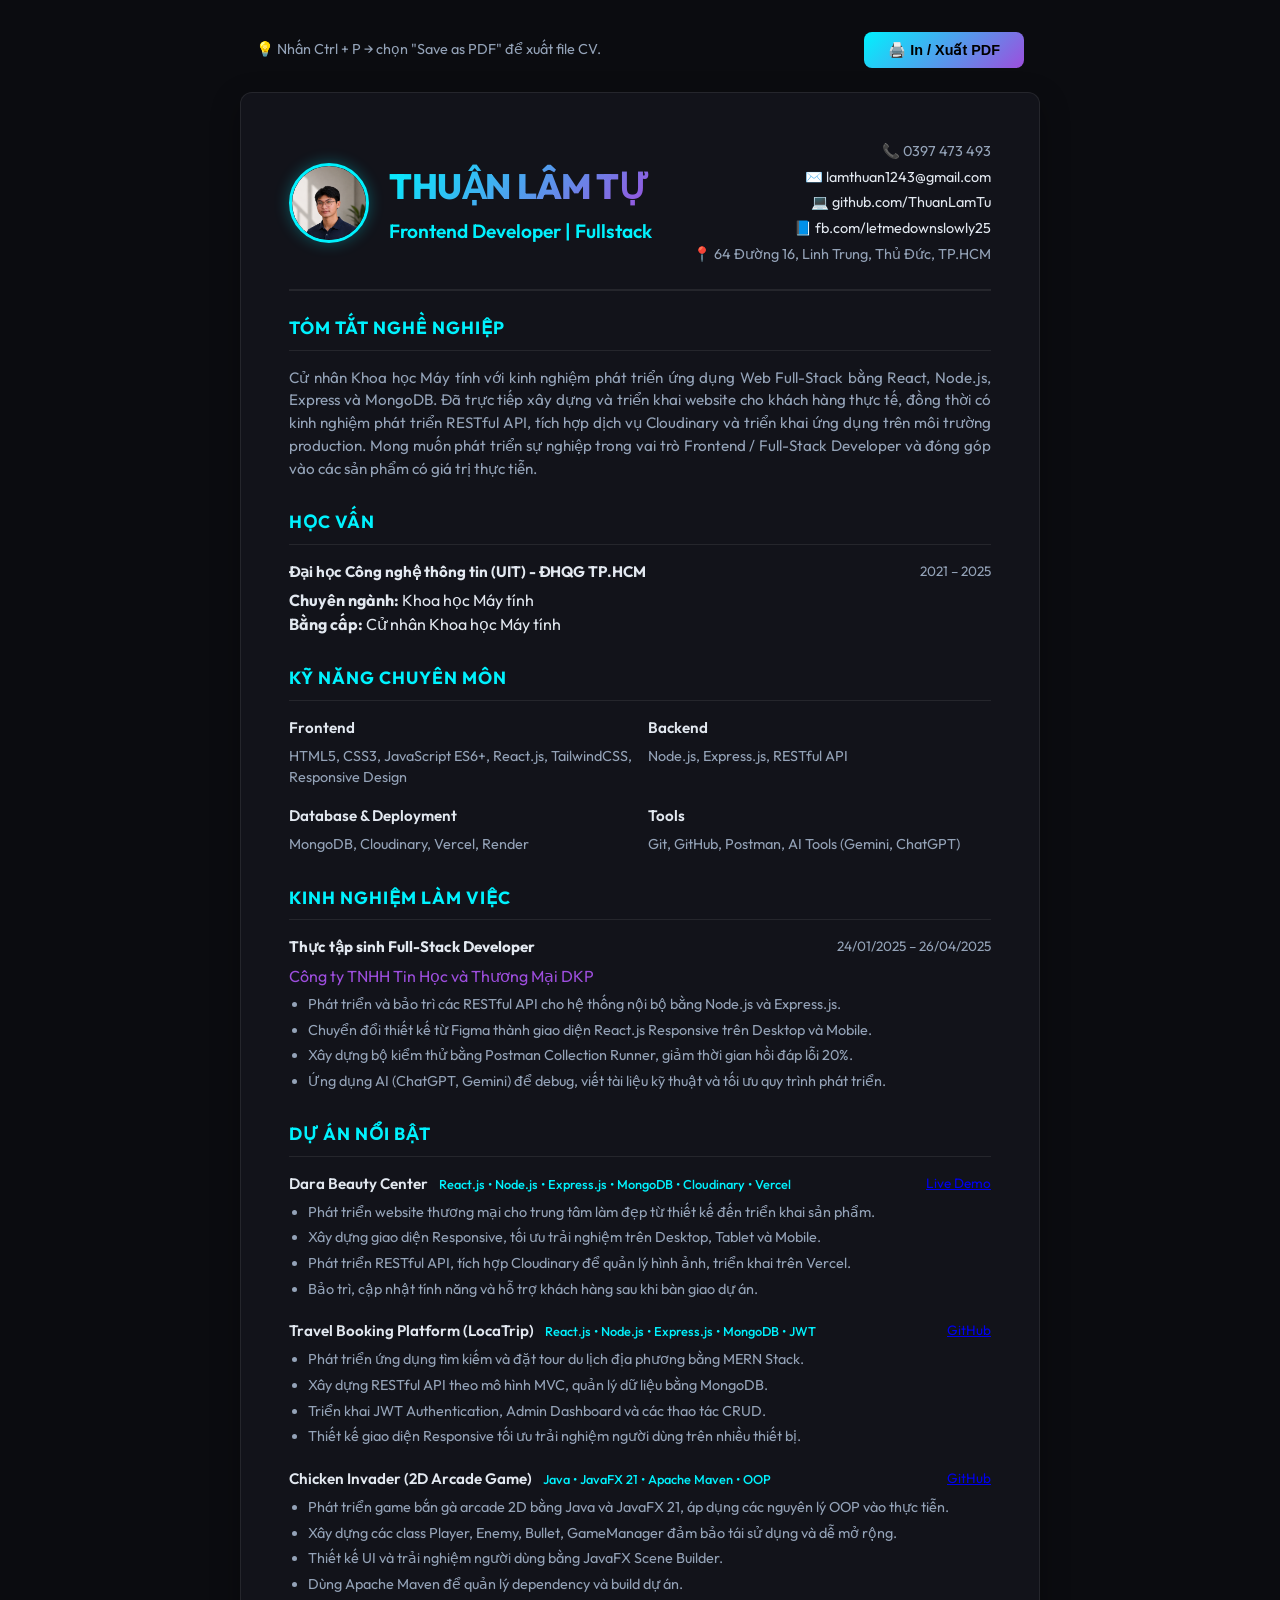
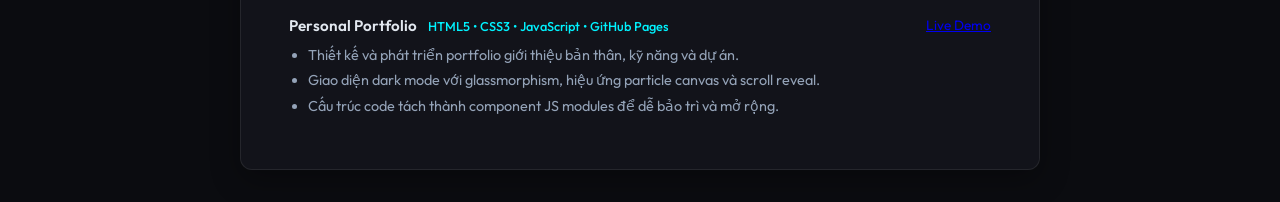
==== commit a1e2e274: "fix: ChickenInvader presented as personal project, remove group label" ====
--- a/cv.html
+++ b/cv.html
@@ -247,9 +247,9 @@
             </span>
           </div>
           <ul class="entry-details">
-            <li>Đồ án môn OOP (nhóm 4 người) &mdash; phát triển game bắn gà arcade 2D bằng Java và JavaFX 21.</li>
-            <li>Áp dụng lập trình hướng đối tượng (OOP): xây dựng các class Player, Enemy, Bullet, GameManager.</li>
-            <li>Thiết kế UI bằng Scene Builder; quản lý đồ họa và hiệu ứng bằng JavaFX.</li>
+            <li>Phát triển game bắn gà arcade 2D bằng Java và JavaFX 21, áp dụng các nguyên lý OOP vào thực tiễn.</li>
+            <li>Xây dựng các class Player, Enemy, Bullet, GameManager đảm bảo tái sử dụng và dễ mở rộng.</li>
+            <li>Thiết kế UI và trải nghiệm người dùng bằng JavaFX Scene Builder.</li>
             <li>Dùng Apache Maven để quản lý dependency và build dự án.</li>
           </ul>
         </div>
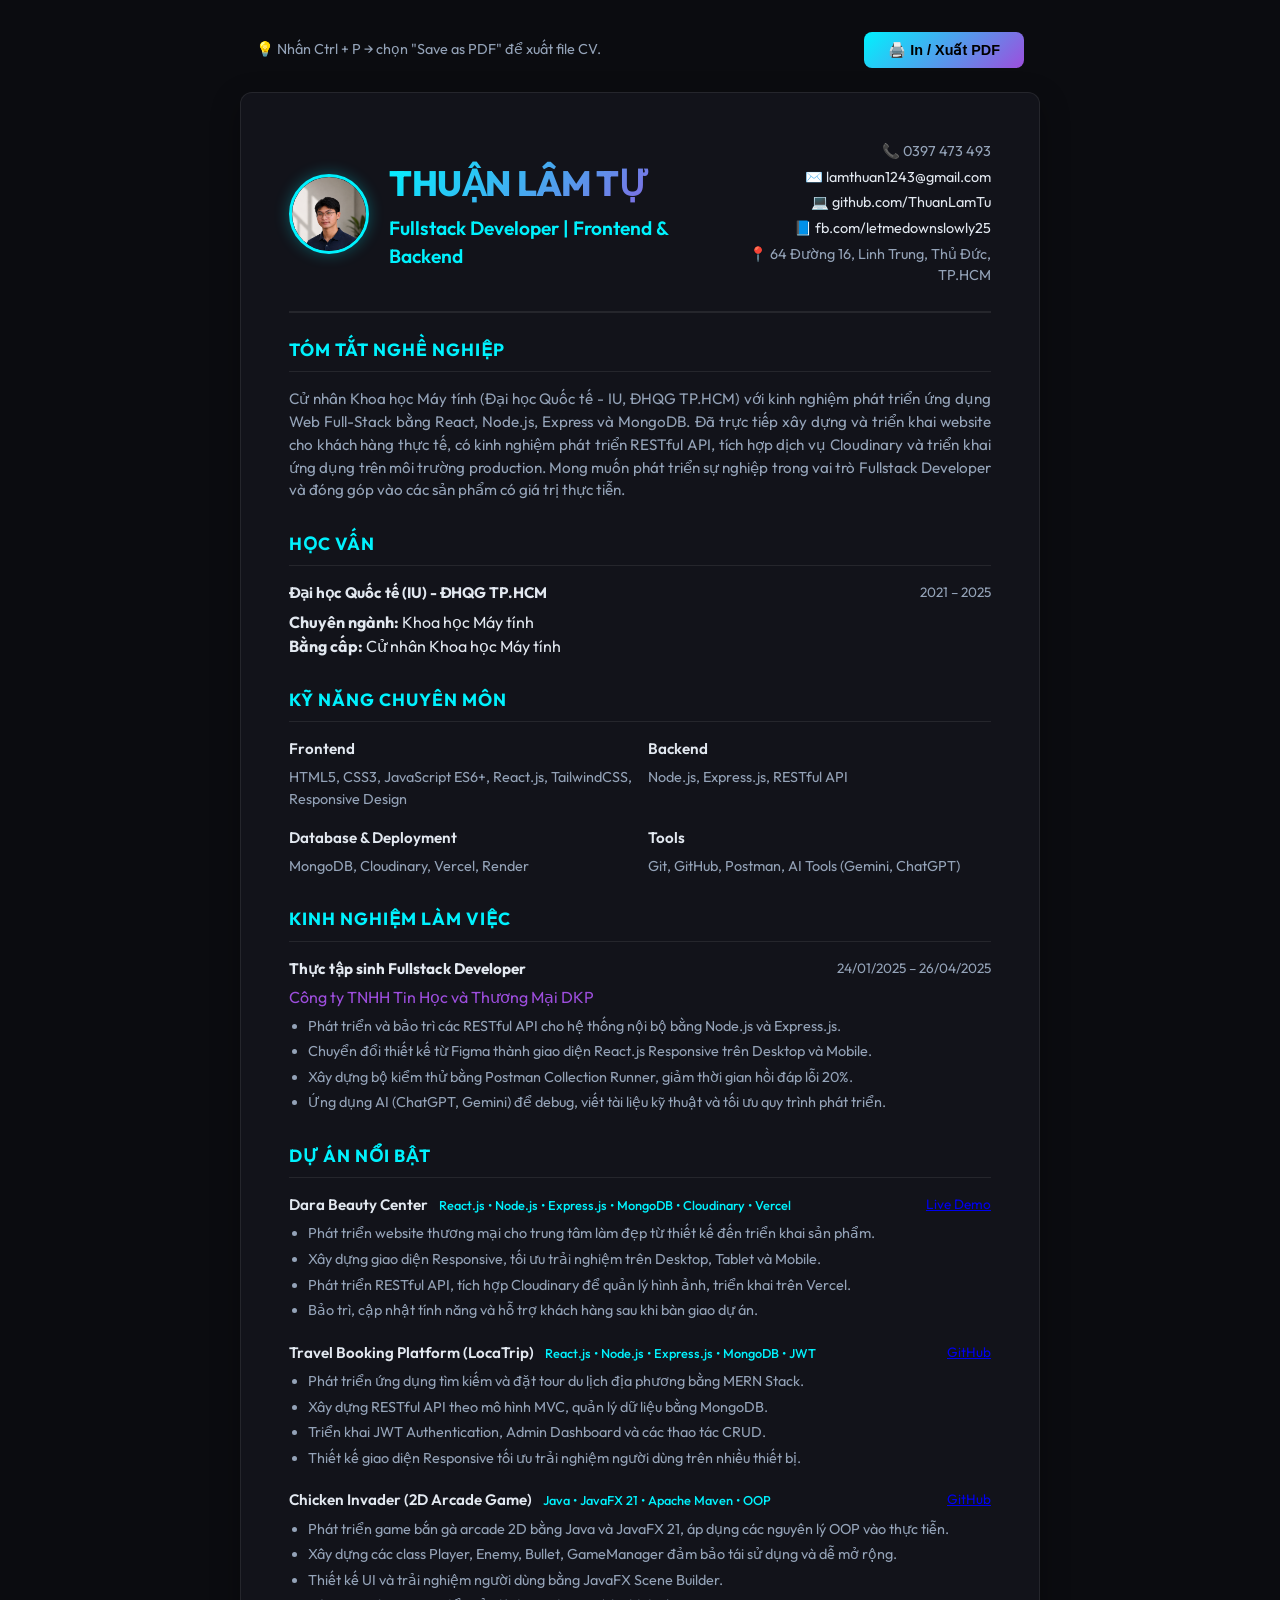
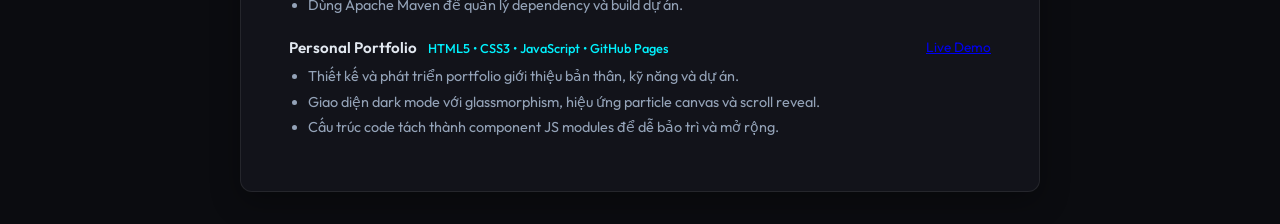
==== commit fe799d4b: "feat: change title to Fullstack Developer; fix university to IU - DHQG TPHCM" ====
--- a/cv.html
+++ b/cv.html
@@ -44,7 +44,7 @@
           </div>
           <div class="header-title">
             <h1>THUẬN LÂM TỰ</h1>
-            <h2>Frontend Developer | Fullstack</h2>
+            <h2>Fullstack Developer | Frontend &amp; Backend</h2>
           </div>
         </div>
         <div class="contact-info">
@@ -75,13 +75,9 @@
       <section class="cv-section">
         <h3 class="section-title">Tóm tắt nghề nghiệp</h3>
         <p class="summary-text">
-          Cử nhân Khoa học Máy tính với kinh nghiệm phát triển ứng dụng Web
-          Full-Stack bằng React, Node.js, Express và MongoDB. Đã trực tiếp xây
-          dựng và triển khai website cho khách hàng thực tế, đồng thời có kinh
-          nghiệm phát triển RESTful API, tích hợp dịch vụ Cloudinary và triển
-          khai ứng dụng trên môi trường production. Mong muốn phát triển sự
-          nghiệp trong vai trò Frontend / Full-Stack Developer và đóng góp vào
-          các sản phẩm có giá trị thực tiễn.
+          Cử nhân Khoa học Máy tính (Đại học Quốc tế - IU, ĐHQG TP.HCM) với kinh nghiệm phát triển ứng dụng Web Full-Stack bằng React, Node.js, Express và MongoDB.
+          Đã trực tiếp xây dựng và triển khai website cho khách hàng thực tế, có kinh nghiệm phát triển RESTful API, tích hợp dịch vụ Cloudinary và triển khai ứng dụng trên môi trường production.
+          Mong muốn phát triển sự nghiệp trong vai trò Fullstack Developer và đóng góp vào các sản phẩm có giá trị thực tiễn.
         </p>
       </section>
 
@@ -92,7 +88,7 @@
           <div class="entry-header">
             <span
               ><strong
-                >Đại học Công nghệ thông tin (UIT) - ĐHQG TP.HCM</strong
+                >Đại học Quốc tế (IU) - ĐHQG TP.HCM</strong
               ></span
             >
             <span class="entry-date">2021 – 2025</span>
@@ -133,7 +129,7 @@
         <h3 class="section-title">Kinh nghiệm làm việc</h3>
         <div class="timeline-entry">
           <div class="entry-header">
-            <span><strong>Thực tập sinh Full-Stack Developer</strong></span>
+            <span><strong>Thực tập sinh Fullstack Developer</strong></span>
             <span class="entry-date">24/01/2025 – 26/04/2025</span>
           </div>
           <div class="entry-company">
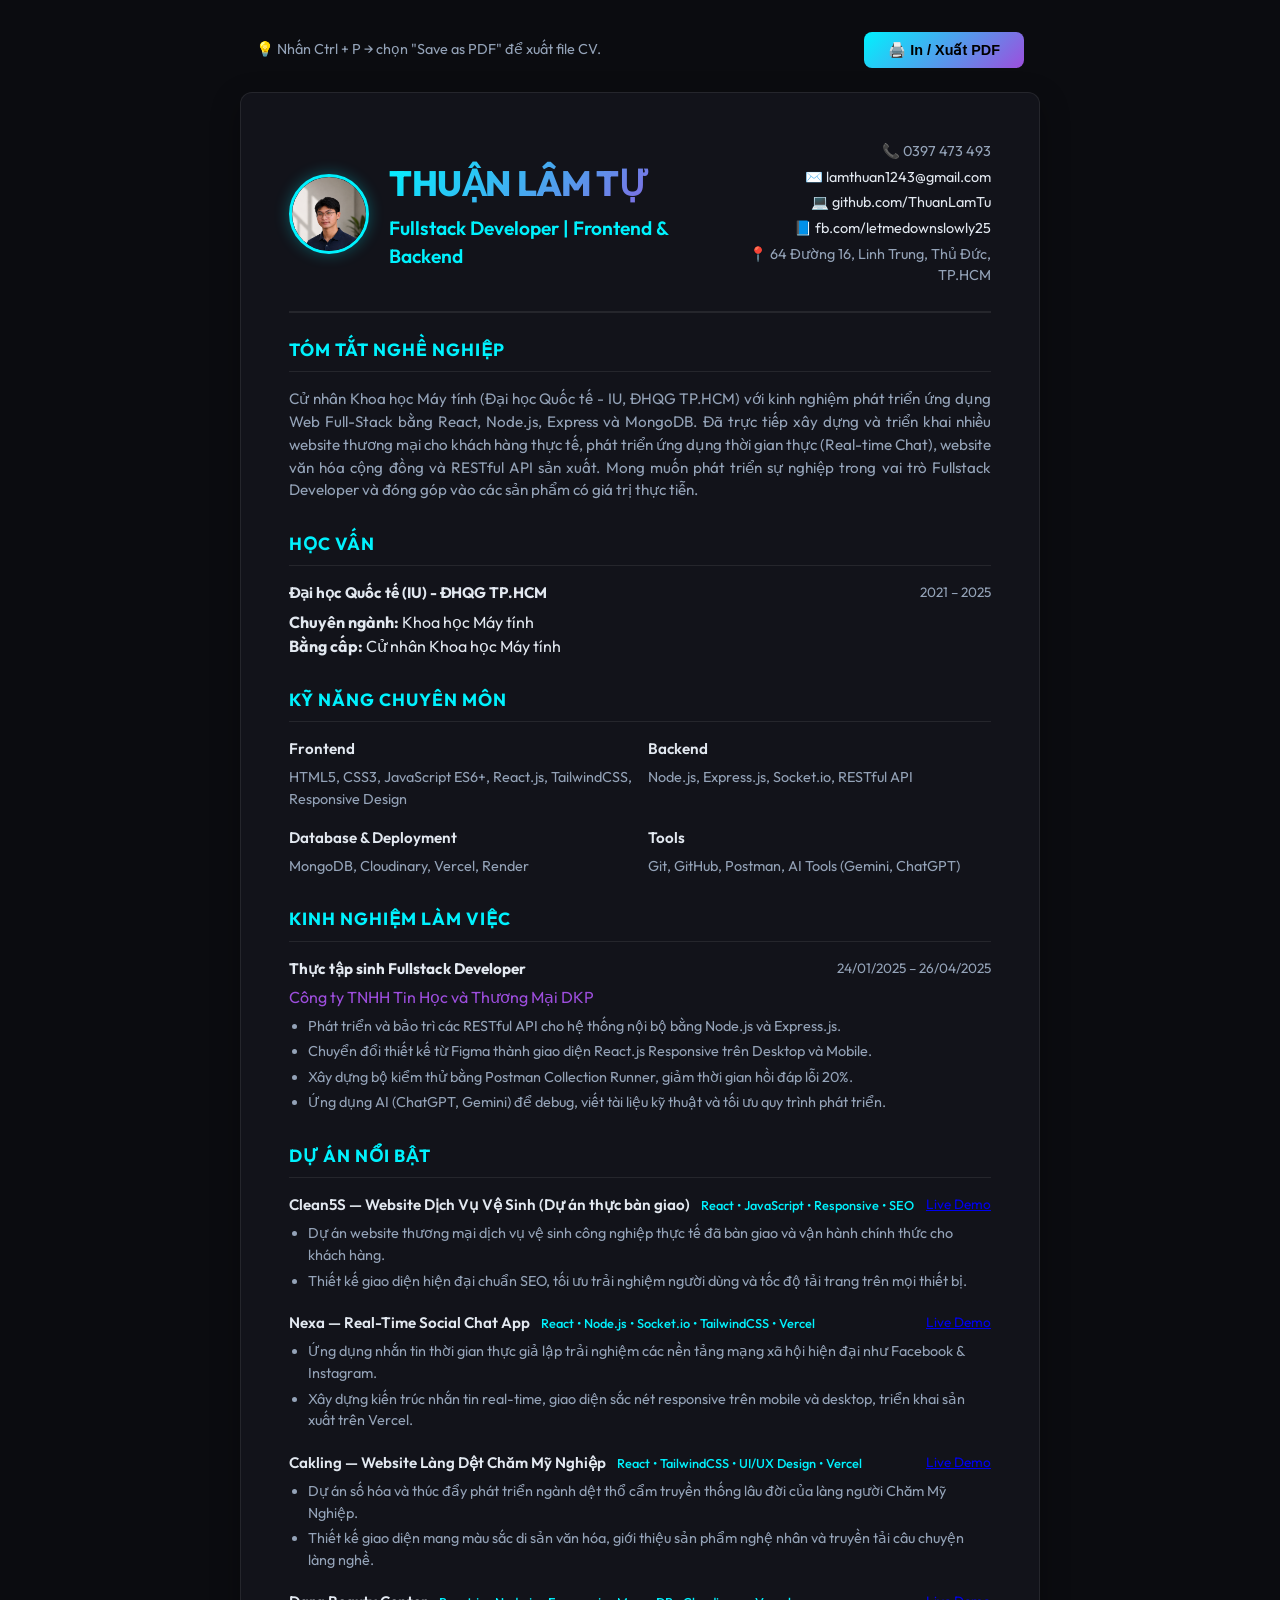
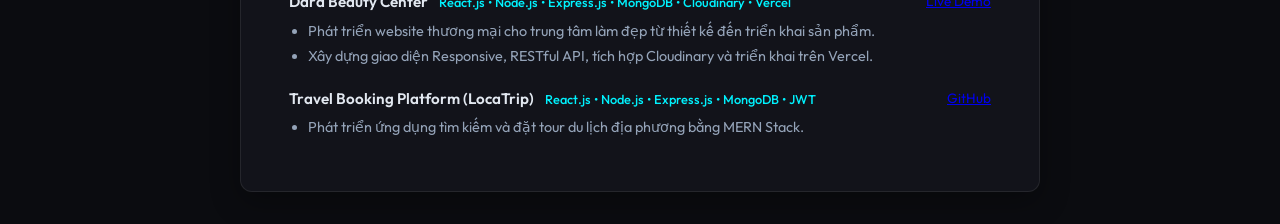
==== commit d53001e3: "feat: Add Clean5S, Nexa Realtime Chat, and Cakling projects" ====
--- a/cv.html
+++ b/cv.html
@@ -76,7 +76,7 @@
         <h3 class="section-title">Tóm tắt nghề nghiệp</h3>
         <p class="summary-text">
           Cử nhân Khoa học Máy tính (Đại học Quốc tế - IU, ĐHQG TP.HCM) với kinh nghiệm phát triển ứng dụng Web Full-Stack bằng React, Node.js, Express và MongoDB.
-          Đã trực tiếp xây dựng và triển khai website cho khách hàng thực tế, có kinh nghiệm phát triển RESTful API, tích hợp dịch vụ Cloudinary và triển khai ứng dụng trên môi trường production.
+          Đã trực tiếp xây dựng và triển khai nhiều website thương mại cho khách hàng thực tế, phát triển ứng dụng thời gian thực (Real-time Chat), website văn hóa cộng đồng và RESTful API sản xuất.
           Mong muốn phát triển sự nghiệp trong vai trò Fullstack Developer và đóng góp vào các sản phẩm có giá trị thực tiễn.
         </p>
       </section>
@@ -111,7 +111,7 @@
           </div>
           <div class="skill-group">
             <h4>Backend</h4>
-            <p>Node.js, Express.js, RESTful API</p>
+            <p>Node.js, Express.js, Socket.io, RESTful API</p>
           </div>
           <div class="skill-group">
             <h4>Database &amp; Deployment</h4>
@@ -160,6 +160,81 @@
       <section class="cv-section">
         <h3 class="section-title">Dự án nổi bật</h3>
 
+        <!-- Clean5S -->
+        <div class="project-entry">
+          <div class="entry-header">
+            <span>
+              Clean5S — Website Dịch Vụ Vệ Sinh (Dự án thực bàn giao)
+              <span class="project-tech"
+                >React • JavaScript • Responsive • SEO</span
+              >
+            </span>
+            <span class="entry-date">
+              <a href="https://www.clean5s.com/" target="_blank"
+                >Live Demo</a
+              >
+            </span>
+          </div>
+          <ul class="entry-details">
+            <li>
+              Dự án website thương mại dịch vụ vệ sinh công nghiệp thực tế đã bàn giao và vận hành chính thức cho khách hàng.
+            </li>
+            <li>
+              Thiết kế giao diện hiện đại chuẩn SEO, tối ưu trải nghiệm người dùng và tốc độ tải trang trên mọi thiết bị.
+            </li>
+          </ul>
+        </div>
+
+        <!-- Nexa Realtime Chat -->
+        <div class="project-entry">
+          <div class="entry-header">
+            <span>
+              Nexa — Real-Time Social Chat App
+              <span class="project-tech"
+                >React • Node.js • Socket.io • TailwindCSS • Vercel</span
+              >
+            </span>
+            <span class="entry-date">
+              <a href="https://nexa-lam-tu.vercel.app/" target="_blank"
+                >Live Demo</a
+              >
+            </span>
+          </div>
+          <ul class="entry-details">
+            <li>
+              Ứng dụng nhắn tin thời gian thực giả lập trải nghiệm các nền tảng mạng xã hội hiện đại như Facebook &amp; Instagram.
+            </li>
+            <li>
+              Xây dựng kiến trúc nhắn tin real-time, giao diện sắc nét responsive trên mobile và desktop, triển khai sản xuất trên Vercel.
+            </li>
+          </ul>
+        </div>
+
+        <!-- Cakling -->
+        <div class="project-entry">
+          <div class="entry-header">
+            <span>
+              Cakling — Website Làng Dệt Chăm Mỹ Nghiệp
+              <span class="project-tech"
+                >React • TailwindCSS • UI/UX Design • Vercel</span
+              >
+            </span>
+            <span class="entry-date">
+              <a href="https://cakling.vercel.app/#" target="_blank"
+                >Live Demo</a
+              >
+            </span>
+          </div>
+          <ul class="entry-details">
+            <li>
+              Dự án số hóa và thúc đẩy phát triển ngành dệt thổ cẩm truyền thống lâu đời của làng người Chăm Mỹ Nghiệp.
+            </li>
+            <li>
+              Thiết kế giao diện mang màu sắc di sản văn hóa, giới thiệu sản phẩm nghệ nhân và truyền tải câu chuyện làng nghề.
+            </li>
+          </ul>
+        </div>
+
         <!-- Dara Beauty -->
         <div class="project-entry">
           <div class="entry-header">
@@ -178,20 +253,10 @@
           </div>
           <ul class="entry-details">
             <li>
-              Phát triển website thương mại cho trung tâm làm đẹp từ thiết kế
-              đến triển khai sản phẩm.
-            </li>
-            <li>
-              Xây dựng giao diện Responsive, tối ưu trải nghiệm trên Desktop,
-              Tablet và Mobile.
-            </li>
-            <li>
-              Phát triển RESTful API, tích hợp Cloudinary để quản lý hình ảnh,
-              triển khai trên Vercel.
-            </li>
-            <li>
-              Bảo trì, cập nhật tính năng và hỗ trợ khách hàng sau khi bàn giao
-              dự án.
+              Phát triển website thương mại cho trung tâm làm đẹp từ thiết kế đến triển khai sản phẩm.
+            </li>
+            <li>
+              Xây dựng giao diện Responsive, RESTful API, tích hợp Cloudinary và triển khai trên Vercel.
             </li>
           </ul>
         </div>
@@ -213,72 +278,7 @@
           </div>
           <ul class="entry-details">
             <li>
-              Phát triển ứng dụng tìm kiếm và đặt tour du lịch địa phương bằng
-              MERN Stack.
-            </li>
-            <li>
-              Xây dựng RESTful API theo mô hình MVC, quản lý dữ liệu bằng
-              MongoDB.
-            </li>
-            <li>
-              Triển khai JWT Authentication, Admin Dashboard và các thao tác
-              CRUD.
-            </li>
-            <li>
-              Thiết kế giao diện Responsive tối ưu trải nghiệm người dùng trên
-              nhiều thiết bị.
-            </li>
-          </ul>
-        </div>
-
-        <!-- Chicken Invader -->
-        <div class="project-entry">
-          <div class="entry-header">
-            <span>
-              Chicken Invader (2D Arcade Game)
-              <span class="project-tech">Java &bull; JavaFX 21 &bull; Apache Maven &bull; OOP</span>
-            </span>
-            <span class="entry-date">
-              <a href="https://github.com/ThuanLamTu/ChickenInvader" target="_blank">GitHub</a>
-            </span>
-          </div>
-          <ul class="entry-details">
-            <li>Phát triển game bắn gà arcade 2D bằng Java và JavaFX 21, áp dụng các nguyên lý OOP vào thực tiễn.</li>
-            <li>Xây dựng các class Player, Enemy, Bullet, GameManager đảm bảo tái sử dụng và dễ mở rộng.</li>
-            <li>Thiết kế UI và trải nghiệm người dùng bằng JavaFX Scene Builder.</li>
-            <li>Dùng Apache Maven để quản lý dependency và build dự án.</li>
-          </ul>
-        </div>
-
-        <!-- Personal Portfolio -->
-        <div class="project-entry">
-          <div class="entry-header">
-            <span>
-              Personal Portfolio
-              <span class="project-tech"
-                >HTML5 • CSS3 • JavaScript • GitHub Pages</span
-              >
-            </span>
-            <span class="entry-date">
-              <a
-                href="https://thuanlamtu.github.io/thuanlamtu_newportfolio/"
-                target="_blank"
-                >Live Demo</a
-              >
-            </span>
-          </div>
-          <ul class="entry-details">
-            <li>
-              Thiết kế và phát triển portfolio giới thiệu bản thân, kỹ năng và
-              dự án.
-            </li>
-            <li>
-              Giao diện dark mode với glassmorphism, hiệu ứng particle canvas và
-              scroll reveal.
-            </li>
-            <li>
-              Cấu trúc code tách thành component JS modules để dễ bảo trì và mở
-              rộng.
+              Phát triển ứng dụng tìm kiếm và đặt tour du lịch địa phương bằng MERN Stack.
             </li>
           </ul>
         </div>
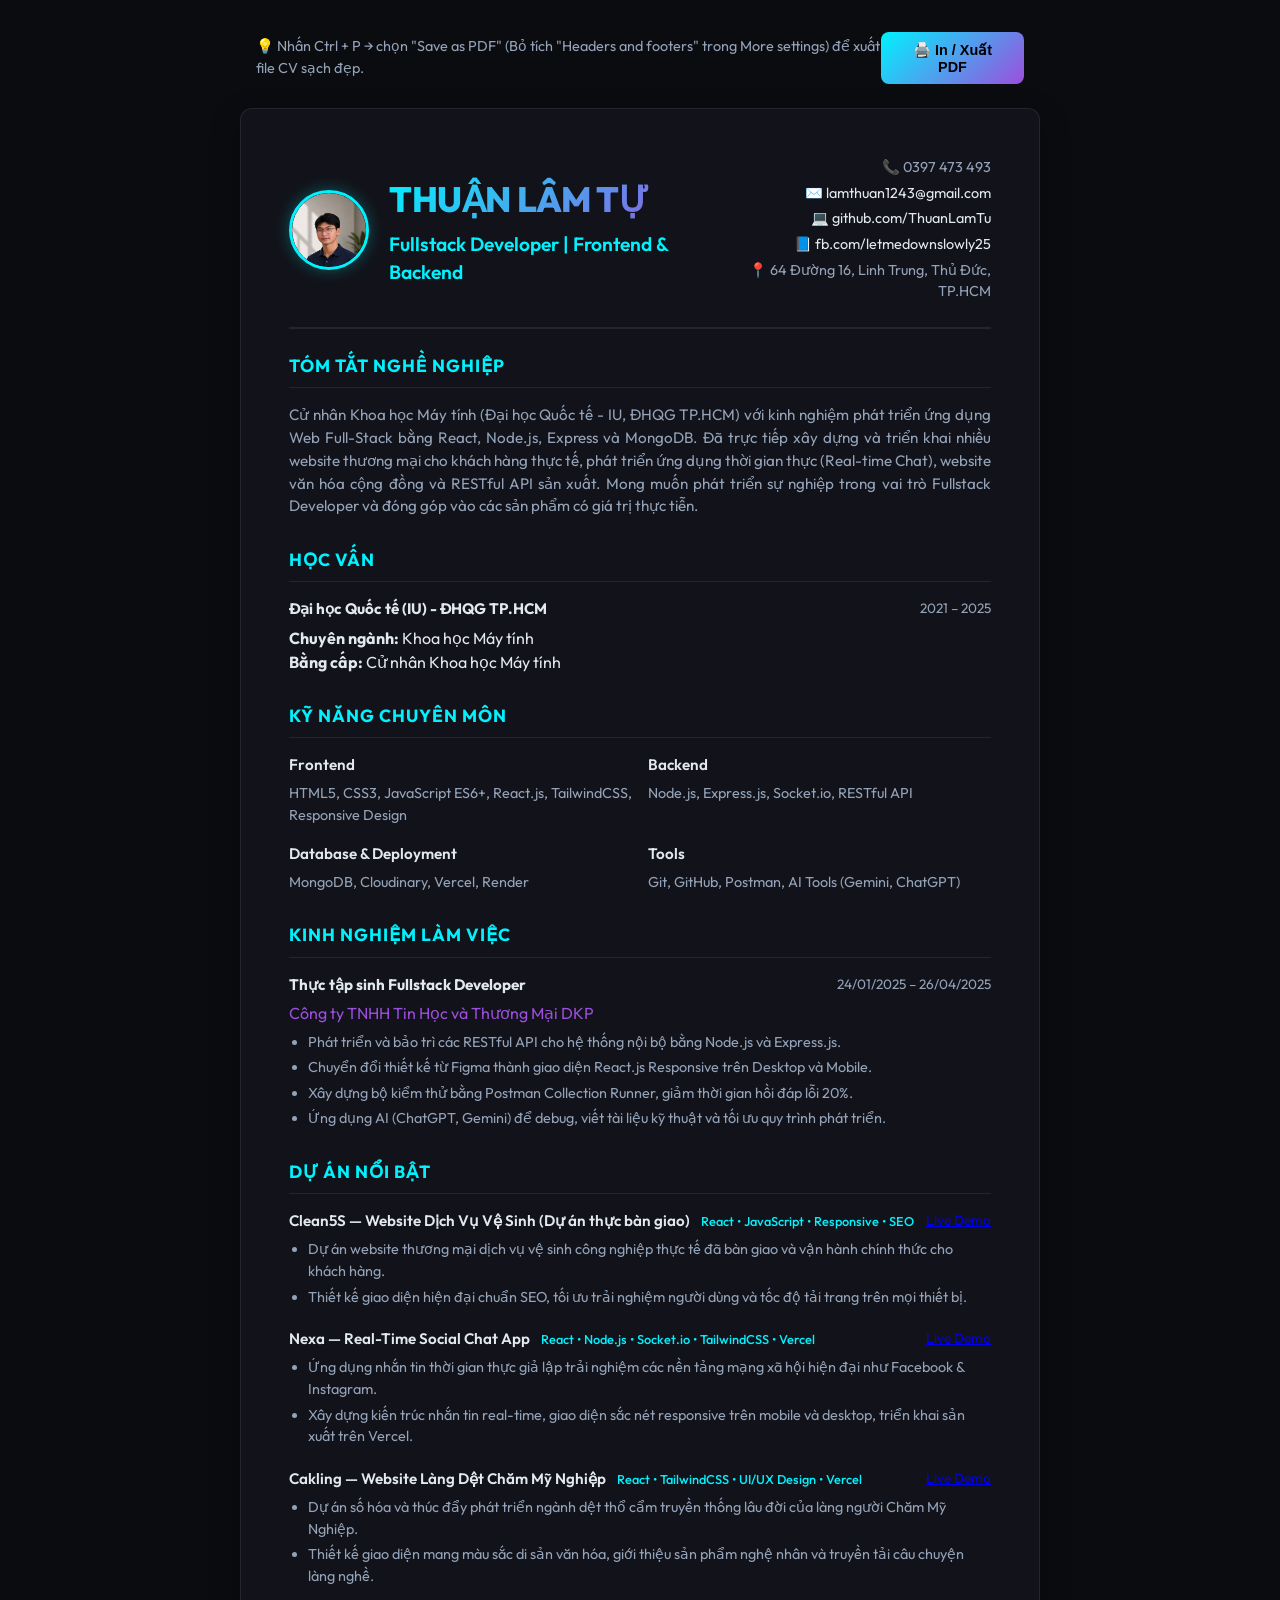
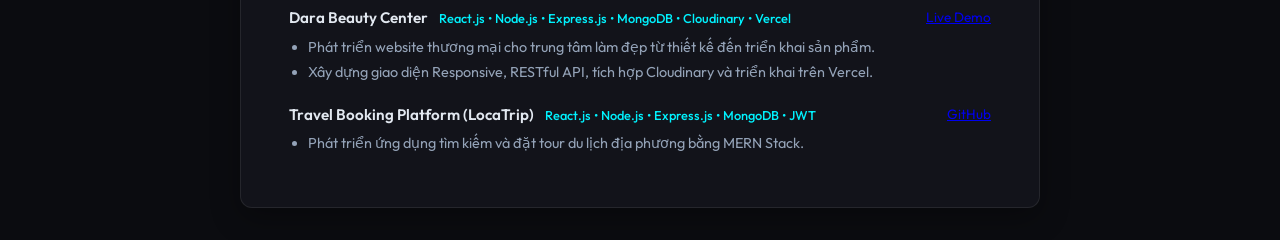
==== commit b2f1fcf9: "fix: Hide browser print headers and footers in CV" ====
--- a/cv.html
+++ b/cv.html
@@ -27,7 +27,7 @@
     <!-- Print Button Bar -->
     <div class="print-btn-container">
       <span class="print-instruction"
-        >💡 Nhấn Ctrl + P → chọn "Save as PDF" để xuất file CV.</span
+        >💡 Nhấn Ctrl + P → chọn "Save as PDF" (Bỏ tích "Headers and footers" trong More settings) để xuất file CV sạch đẹp.</span
       >
       <button class="btn-print" onclick="window.print()">
         🖨️ In / Xuất PDF
--- a/css/cv.css
+++ b/css/cv.css
@@ -118,12 +118,14 @@
 .project-name { font-weight: 700; font-size: 1rem; }
 .project-tech { font-size: 0.8rem; color: var(--accent-color); font-weight: 500; margin-left: 8px; }
 
-/* ==========================================
-   PRINT STYLES (A4 BLACK & WHITE)
-   ========================================== */
+@page {
+  size: A4;
+  margin: 10mm 15mm;
+}
+
 @media print {
-  body { background-color: #fff; color: #000; padding: 0; font-size: 11pt; }
-  .print-btn-container { display: none; }
+  html, body { background-color: #fff; color: #000; padding: 0; margin: 0; font-size: 11pt; }
+  .print-btn-container { display: none !important; }
   .cv-sheet { border: none; box-shadow: none; padding: 0; max-width: 100%; background-color: #fff; }
   .header-title h1 { background: none; -webkit-background-clip: initial; -webkit-text-fill-color: initial; color: #000; font-size: 24pt; }
   .header-title h2 { color: #333; font-size: 13pt; }
